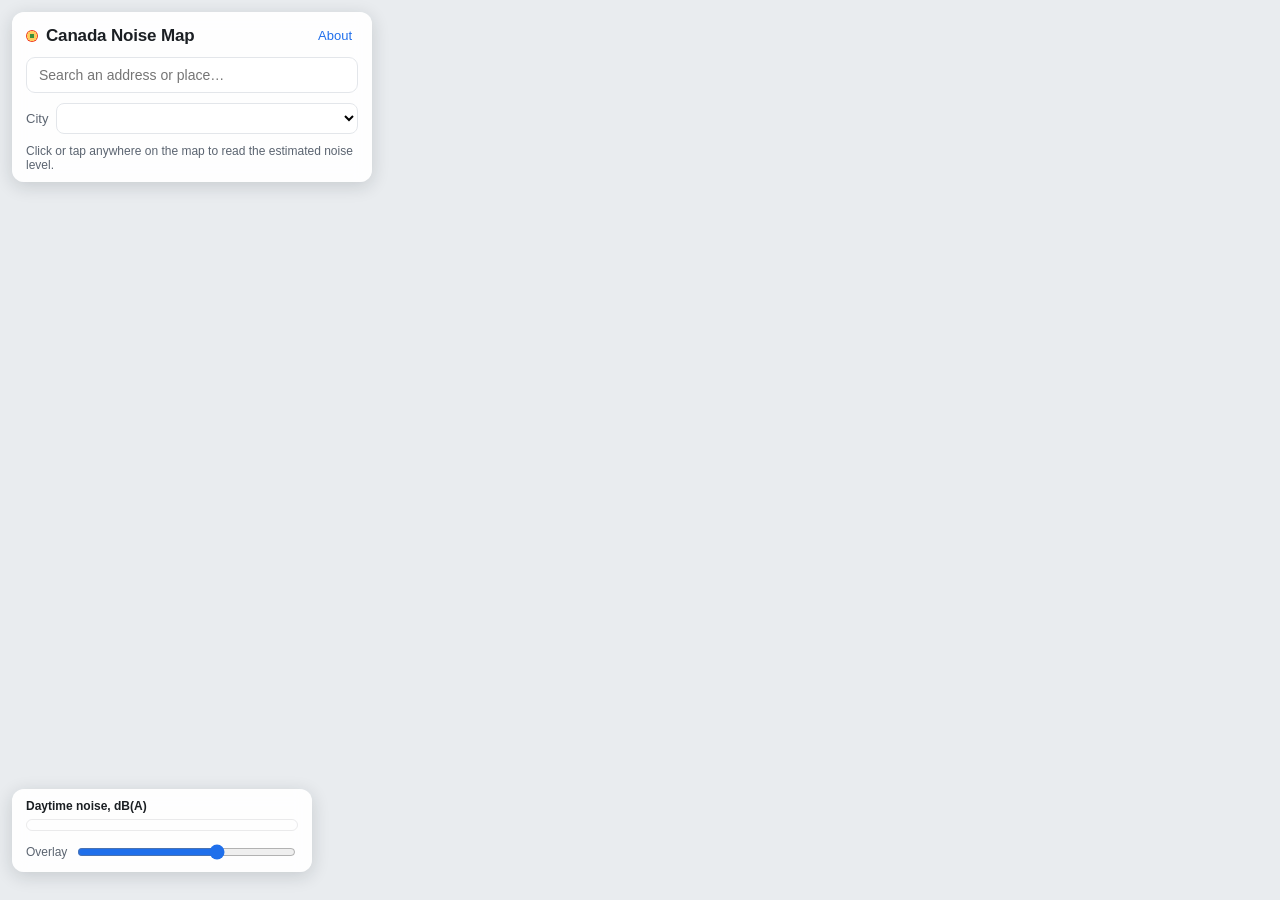
==== web/index.html @ 7b49d702 "Add files via upload" ====
<!doctype html>
<html lang="en">
<head>
  <meta charset="utf-8">
  <meta name="viewport" content="width=device-width, initial-scale=1, viewport-fit=cover">
  <title>Canada Noise Map</title>
  <meta name="description" content="Free, open noise pollution map for Canadian cities. Modelled daytime road, rail and aircraft noise from OpenStreetMap data.">
  <meta property="og:title" content="Canada Noise Map">
  <meta property="og:description" content="How loud is this address? Modelled transportation noise for Toronto, Montréal, Vancouver, Ottawa, Calgary, Kitchener–Waterloo, Halifax and Victoria.">
  <link rel="icon" href="data:image/svg+xml,<svg xmlns='http://www.w3.org/2000/svg' viewBox='0 0 32 32'><circle cx='16' cy='16' r='14' fill='%23f03b20'/><circle cx='16' cy='16' r='9' fill='%23fecc5c'/><circle cx='16' cy='16' r='4' fill='%233d8f3a'/></svg>">
  <link rel="stylesheet" href="vendor/maplibre-gl.css">
  <link rel="stylesheet" href="style.css">
</head>
<body>
  <div id="map" role="application" aria-label="Noise map"></div>

  <header id="panel" class="panel">
    <div class="panel-head">
      <h1><span class="dot"></span>Canada Noise Map</h1>
      <button id="about-btn" class="link-btn" type="button">About</button>
    </div>
    <div class="search-row">
      <input id="search" type="search" placeholder="Search an address or place…" autocomplete="off" spellcheck="false" aria-label="Search address">
      <ul id="results" class="results" hidden></ul>
    </div>
    <div class="city-row">
      <label for="city">City</label>
      <select id="city" aria-label="Jump to a city"></select>
    </div>
    <p class="hint">Click or tap anywhere on the map to read the estimated noise level.</p>
  </header>

  <aside id="legend" class="legend">
    <div class="legend-title">Daytime noise, dB(A)</div>
    <div id="ramp" class="ramp"></div>
    <div id="ticks" class="ticks"></div>
    <div class="legend-row">
      <label for="opacity">Overlay</label>
      <input id="opacity" type="range" min="0" max="100" value="65" aria-label="Overlay opacity">
    </div>
  </aside>

  <div id="toast" class="toast" hidden></div>

  <div id="about" class="modal" hidden>
    <div class="modal-card" role="dialog" aria-modal="true" aria-labelledby="about-title">
      <button id="about-close" class="close" type="button" aria-label="Close">×</button>
      <h2 id="about-title">About this map</h2>
      <p>
        This is a free, open <strong>transportation noise map for Canadian cities</strong>, in the spirit of the
        noise layer on US real-estate sites and the US DOT's National Transportation Noise Map — which Canada
        does not have. Every road, railway and runway in OpenStreetMap is treated as a line source with a
        class-based emission level; sound spreads with distance and ground/air absorption and all sources are
        summed in the energy domain. The result is an estimated <em>daytime A-weighted equivalent level</em>
        (LAeq) on a ~15 m grid.
      </p>
      <h3>How to read it</h3>
      <table class="cats"><tbody id="cat-table"></tbody></table>
      <h3>Coverage</h3>
      <table class="regions"><thead><tr><th>City</th><th>OSM data</th><th>Median</th><th>≥ 65 dB</th><th>Airports</th></tr></thead><tbody id="region-table"></tbody></table>
      <h3>Limitations — please read</h3>
      <ul>
        <li>It is a <strong>model, not a measurement</strong>. Traffic volumes are inferred from road class, lanes and speed limits, not counted.</li>
        <li>Buildings, terrain and noise barriers are ignored, so levels behind a row of houses or a highway berm are overestimated.</li>
        <li>Airports are modelled as line sources along runways: real flight paths, runway usage and night restrictions are not.</li>
        <li>Coverage stops at the edge of each city extract; roads just outside it are missing, so edges read quieter than they are.</li>
        <li>Local sources (construction, bars, industry, sirens) are not included.</li>
      </ul>
      <p class="fine">
        Built with <a href="https://maplibre.org" target="_blank" rel="noopener">MapLibre GL JS</a>,
        <a href="https://github.com/protomaps/PMTiles" target="_blank" rel="noopener">PMTiles</a>,
        basemap by <a href="https://openfreemap.org" target="_blank" rel="noopener">OpenFreeMap</a>,
        search by <a href="https://photon.komoot.io" target="_blank" rel="noopener">Photon</a>.
        Map data © <a href="https://www.openstreetmap.org/copyright" target="_blank" rel="noopener">OpenStreetMap contributors</a>, ODbL.
        City extracts courtesy of <a href="https://download.bbbike.org/osm/" target="_blank" rel="noopener">BBBike</a>.
        Model parameters and source code: <a id="repo-link" href="#" target="_blank" rel="noopener">GitHub</a>.
        <span id="built-at"></span>
      </p>
    </div>
  </div>

  <script src="config.js"></script>
  <script src="vendor/pmtiles.js"></script>
  <script type="module" src="app.js"></script>
</body>
</html>
---- web/style.css ----
:root {
  --bg: rgba(255, 255, 255, 0.94);
  --ink: #1b1f23;
  --muted: #5b6470;
  --line: #e3e6ea;
  --accent: #1f6feb;
  --radius: 12px;
  --shadow: 0 4px 18px rgba(20, 30, 40, 0.16);
  --font: -apple-system, BlinkMacSystemFont, "Segoe UI", Roboto, "Helvetica Neue", Arial, sans-serif;
}

* { box-sizing: border-box; }
[hidden] { display: none !important; }
html, body { margin: 0; height: 100%; font-family: var(--font); color: var(--ink); }
#map { position: absolute; inset: 0; background: #e9ecef; }

/* ---------- top-left panel ---------- */
.panel {
  position: absolute; top: 12px; left: 12px; z-index: 5;
  width: min(360px, calc(100vw - 24px));
  background: var(--bg); backdrop-filter: blur(8px);
  border-radius: var(--radius); box-shadow: var(--shadow);
  padding: 12px 14px 10px;
}
.panel-head { display: flex; align-items: center; justify-content: space-between; gap: 8px; }
.panel h1 { font-size: 17px; margin: 0; font-weight: 650; letter-spacing: -0.01em; display: flex; align-items: center; gap: 8px; }
.panel h1 .dot { width: 12px; height: 12px; border-radius: 50%; background: radial-gradient(circle, #3d8f3a 0 25%, #fecc5c 26% 60%, #f03b20 61%); display: inline-block; }
.link-btn { background: none; border: 0; color: var(--accent); font: inherit; font-size: 13px; cursor: pointer; padding: 4px 6px; border-radius: 6px; }
.link-btn:hover { background: rgba(31, 111, 235, 0.08); }

.search-row { position: relative; margin-top: 10px; }
#search {
  width: 100%; font: inherit; font-size: 14px; padding: 9px 12px;
  border: 1px solid var(--line); border-radius: 9px; background: #fff; outline: none;
}
#search:focus { border-color: var(--accent); box-shadow: 0 0 0 3px rgba(31, 111, 235, 0.15); }
.results {
  position: absolute; left: 0; right: 0; top: calc(100% + 4px); z-index: 10;
  list-style: none; margin: 0; padding: 4px; background: #fff;
  border: 1px solid var(--line); border-radius: 9px; box-shadow: var(--shadow);
  max-height: 260px; overflow: auto;
}
.results li { padding: 8px 10px; border-radius: 6px; cursor: pointer; font-size: 13px; line-height: 1.3; }
.results li:hover, .results li.active { background: rgba(31, 111, 235, 0.09); }
.results li small { display: block; color: var(--muted); }

.city-row { display: flex; align-items: center; gap: 8px; margin-top: 10px; font-size: 13px; }
.city-row label { color: var(--muted); }
#city { flex: 1; font: inherit; font-size: 13px; padding: 6px 8px; border: 1px solid var(--line); border-radius: 8px; background: #fff; }
.hint { margin: 10px 0 0; font-size: 12px; color: var(--muted); }

/* ---------- legend ---------- */
.legend {
  position: absolute; left: 12px; bottom: 28px; z-index: 5;
  width: min(300px, calc(100vw - 24px));
  background: var(--bg); backdrop-filter: blur(8px);
  border-radius: var(--radius); box-shadow: var(--shadow);
  padding: 10px 14px 10px; font-size: 12px;
}
.legend-title { font-weight: 600; margin-bottom: 6px; }
.ramp { height: 12px; border-radius: 6px; border: 1px solid rgba(0, 0, 0, 0.08); }
.ticks { display: flex; justify-content: space-between; color: var(--muted); margin-top: 3px; font-variant-numeric: tabular-nums; }
.legend-row { display: flex; align-items: center; gap: 8px; margin-top: 8px; color: var(--muted); }
.legend-row input { flex: 1; accent-color: var(--accent); }

/* ---------- popup ---------- */
.maplibregl-popup { max-width: 280px !important; font-family: var(--font); }
.maplibregl-popup-content { border-radius: 10px; padding: 12px 14px; box-shadow: var(--shadow); }
.pop-level { display: flex; align-items: baseline; gap: 8px; }
.pop-db { font-size: 30px; font-weight: 700; letter-spacing: -0.02em; line-height: 1; }
.pop-db small { font-size: 13px; font-weight: 500; color: var(--muted); margin-left: 2px; }
.pop-cat { font-weight: 600; padding: 3px 8px; border-radius: 999px; font-size: 12px; color: #fff; }
.pop-blurb { margin: 8px 0 0; font-size: 12.5px; color: var(--ink); }
.pop-score { margin: 8px 0 0; font-size: 12px; color: var(--muted); }
.pop-score b { color: var(--ink); }
.pop-addr { margin: 6px 0 0; font-size: 11.5px; color: var(--muted); }
.pop-none { font-size: 13px; }

/* ---------- toast ---------- */
.toast {
  position: absolute; top: 12px; left: 50%; transform: translateX(-50%); z-index: 6;
  background: #1b1f23; color: #fff; font-size: 13px; padding: 8px 14px; border-radius: 999px; box-shadow: var(--shadow);
}

/* ---------- modal ---------- */
.modal { position: fixed; inset: 0; z-index: 20; background: rgba(15, 20, 25, 0.45); display: flex; align-items: center; justify-content: center; padding: 16px; }
.modal-card {
  position: relative; background: #fff; border-radius: 14px; max-width: 720px; width: 100%; max-height: 90vh; overflow: auto;
  padding: 22px 26px 18px; box-shadow: 0 20px 60px rgba(0, 0, 0, 0.3); font-size: 14px; line-height: 1.5;
}
.modal-card h2 { margin: 0 0 8px; font-size: 20px; }
.modal-card h3 { margin: 18px 0 6px; font-size: 14px; text-transform: uppercase; letter-spacing: 0.04em; color: var(--muted); }
.modal-card ul { padding-left: 20px; margin: 4px 0; }
.modal-card li { margin: 3px 0; }
.modal-card .fine { font-size: 12px; color: var(--muted); margin-top: 16px; }
.close { position: absolute; top: 10px; right: 12px; background: none; border: 0; font-size: 26px; line-height: 1; cursor: pointer; color: var(--muted); }
table.cats, table.regions { border-collapse: collapse; width: 100%; font-size: 13px; }
table.cats td, table.regions td, table.regions th { padding: 5px 8px; border-bottom: 1px solid var(--line); text-align: left; vertical-align: top; }
table.regions th { color: var(--muted); font-weight: 600; font-size: 12px; }
.swatch { display: inline-block; width: 14px; height: 14px; border-radius: 4px; vertical-align: -2px; margin-right: 6px; border: 1px solid rgba(0, 0, 0, 0.08); }

/* ---------- small screens ---------- */
@media (max-width: 640px) {
  .panel { top: 8px; left: 8px; width: calc(100vw - 16px); padding: 10px 12px 8px; }
  .hint { display: none; }
  .legend { left: 8px; bottom: 24px; width: calc(100vw - 16px); }
  .maplibregl-ctrl-bottom-right { bottom: 132px; }
}
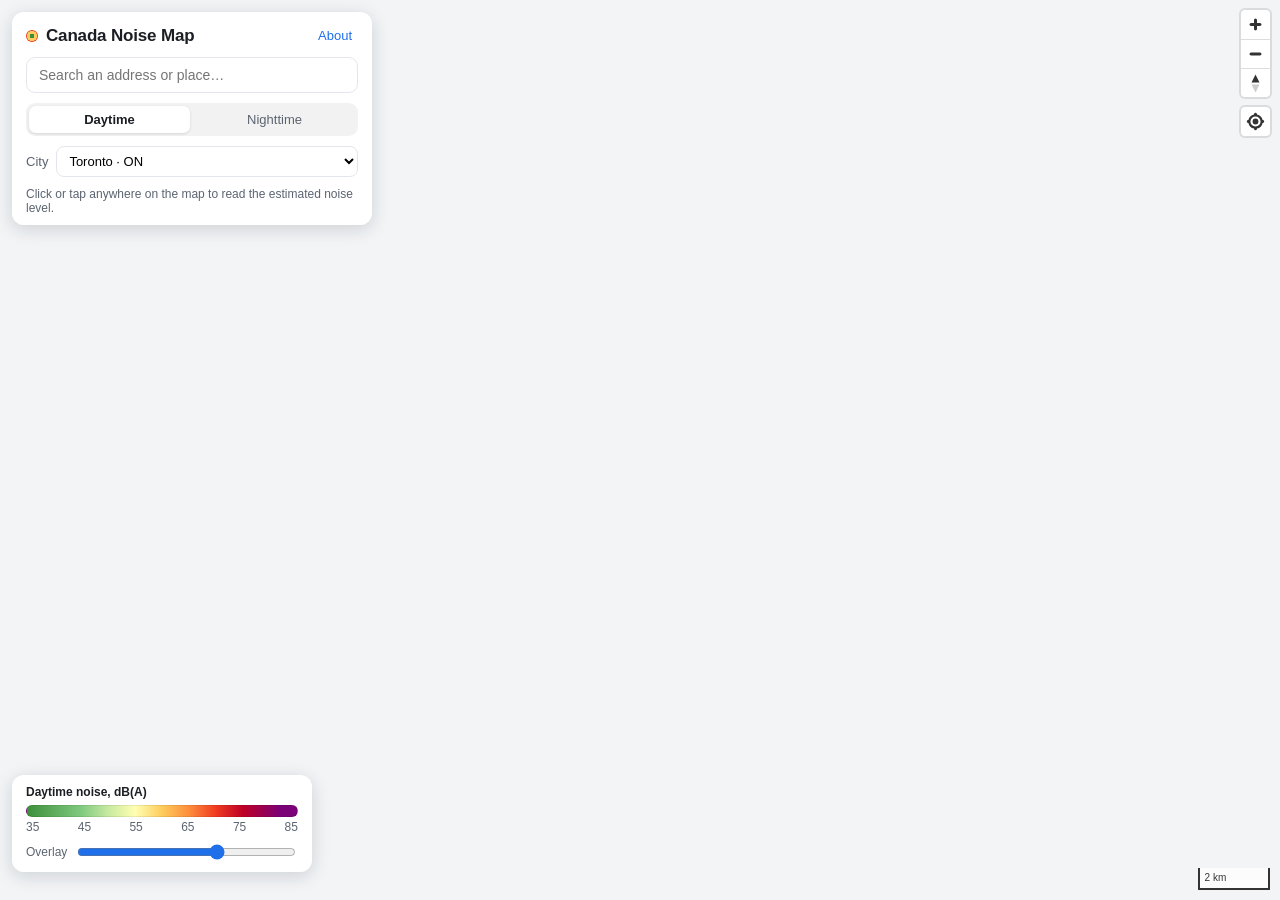
==== commit 51cf7d24: "Flow-based CNOSSOS emission model, TPH validation, day/night periods Road emission now follows the C" ====
--- a/web/index.html
+++ b/web/index.html
@@ -23,6 +23,10 @@
       <input id="search" type="search" placeholder="Search an address or place…" autocomplete="off" spellcheck="false" aria-label="Search address">
       <ul id="results" class="results" hidden></ul>
     </div>
+    <div class="period-row" role="radiogroup" aria-label="Time of day">
+      <button type="button" class="period-btn is-active" data-period="day">Daytime</button>
+      <button type="button" class="period-btn" data-period="night">Nighttime</button>
+    </div>
     <div class="city-row">
       <label for="city">City</label>
       <select id="city" aria-label="Jump to a city"></select>
@@ -31,7 +35,7 @@
   </header>
 
   <aside id="legend" class="legend">
-    <div class="legend-title">Daytime noise, dB(A)</div>
+    <div class="legend-title" id="legend-title">Daytime noise, dB(A)</div>
     <div id="ramp" class="ramp"></div>
     <div id="ticks" class="ticks"></div>
     <div class="legend-row">
@@ -49,10 +53,27 @@
       <p>
         This is a free, open <strong>transportation noise map for Canadian cities</strong>, in the spirit of the
         noise layer on US real-estate sites and the US DOT's National Transportation Noise Map — which Canada
-        does not have. Every road, railway and runway in OpenStreetMap is treated as a line source with a
-        class-based emission level; sound spreads with distance and ground/air absorption and all sources are
-        summed in the energy domain. The result is an estimated <em>daytime A-weighted equivalent level</em>
-        (LAeq) on a ~15 m grid.
+        does not have. Every road, railway and runway in OpenStreetMap is treated as a line source; sound
+        spreads with distance and absorption, and all sources are summed in the energy domain. The result is an
+        estimated <em>A-weighted equivalent level</em> (LAeq) on a ~15 m grid, for two periods:
+        <strong>daytime</strong> (07:00–23:00, LAeq,16h) and <strong>nighttime</strong> (23:00–07:00, LAeq,8h).
+      </p>
+      <p>
+        Road emission follows the <strong>CNOSSOS-EU</strong> formulation (EU Directive 2015/996): the level of a
+        road depends on its traffic flow, speed and heavy-vehicle share, not on a fixed number per road type.
+        Level rises 3&nbsp;dB per doubling of traffic and about 6&nbsp;dB per doubling of speed, and the absolute
+        scale is anchored to the published figure that freeway traffic measures 70–80&nbsp;dB(A) at 15&nbsp;m.
+        Night falls out of the same equation from the share of traffic that runs overnight.
+      </p>
+      <h3>How accurate is it?</h3>
+      <p>
+        Toronto Public Health modelled the whole city in 2017 with real traffic counts and professional
+        acoustics software, and published the share of residents above each threshold. Reproducing that table
+        from this map gives a <strong>mean gap of 4.2 percentage points</strong> (day ≥65&nbsp;dB: 21.5% here vs
+        27.1% there; night ≥45&nbsp;dB: 77.6% vs 77.4%). That is a comparison against a better-resourced model,
+        not against ground truth — and their model is itself only accurate to about 4&nbsp;dB RMSE against
+        measurements. This map over-predicts the middle of the range and under-predicts the loudest places,
+        which is what you would expect with no building shielding.
       </p>
       <h3>How to read it</h3>
       <table class="cats"><tbody id="cat-table"></tbody></table>
@@ -60,11 +81,17 @@
       <table class="regions"><thead><tr><th>City</th><th>OSM data</th><th>Median</th><th>≥ 65 dB</th><th>Airports</th></tr></thead><tbody id="region-table"></tbody></table>
       <h3>Limitations — please read</h3>
       <ul>
-        <li>It is a <strong>model, not a measurement</strong>. Traffic volumes are inferred from road class, lanes and speed limits, not counted.</li>
-        <li>Buildings, terrain and noise barriers are ignored, so levels behind a row of houses or a highway berm are overestimated.</li>
+        <li>It is a <strong>model, not a measurement</strong>. The acoustics are standard, but the traffic
+          volumes behind them are assumed from road class, lanes and speed limits, not counted. Real levels on
+          any given street can differ by 5 dB or more.</li>
+        <li>Buildings, terrain and noise barriers are not modelled individually — shielding is approximated by an
+          average attenuation, so levels behind a row of houses or a highway berm are overestimated.</li>
         <li>Airports are modelled as line sources along runways: real flight paths, runway usage and night restrictions are not.</li>
         <li>Coverage stops at the edge of each city extract; roads just outside it are missing, so edges read quieter than they are.</li>
         <li>Local sources (construction, bars, industry, sirens) are not included.</li>
+        <li><strong>Night is modelled, not counted.</strong> Each source class gets a diurnal offset from how much of
+          its traffic runs overnight — about −6 dB on freeways, −11 dB on residential streets, but only −2 dB on
+          freight rail, which runs all night. Real curfews and timetables are not used.</li>
       </ul>
       <p class="fine">
         Built with <a href="https://maplibre.org" target="_blank" rel="noopener">MapLibre GL JS</a>,
--- a/web/vendor/maplibre-gl.css
+++ b/web/vendor/maplibre-gl.css
@@ -0,0 +1 @@
+.maplibregl-map{font:12px/20px Helvetica Neue,Arial,Helvetica,sans-serif;overflow:hidden;position:relative;-webkit-tap-highlight-color:rgb(0 0 0/0)}.maplibregl-canvas{position:absolute;left:0;top:0}.maplibregl-map:fullscreen{width:100%;height:100%}.maplibregl-ctrl-group button.maplibregl-ctrl-compass{touch-action:none}.maplibregl-canvas-container.maplibregl-interactive,.maplibregl-ctrl-group button.maplibregl-ctrl-compass{cursor:grab;-webkit-user-select:none;-moz-user-select:none;user-select:none}.maplibregl-canvas-container.maplibregl-interactive.maplibregl-track-pointer{cursor:pointer}.maplibregl-canvas-container.maplibregl-interactive:active,.maplibregl-ctrl-group button.maplibregl-ctrl-compass:active{cursor:grabbing}.maplibregl-canvas-container.maplibregl-touch-zoom-rotate,.maplibregl-canvas-container.maplibregl-touch-zoom-rotate .maplibregl-canvas{touch-action:pan-x pan-y}.maplibregl-canvas-container.maplibregl-touch-drag-pan,.maplibregl-canvas-container.maplibregl-touch-drag-pan .maplibregl-canvas{touch-action:pinch-zoom}.maplibregl-canvas-container.maplibregl-touch-zoom-rotate.maplibregl-touch-drag-pan,.maplibregl-canvas-container.maplibregl-touch-zoom-rotate.maplibregl-touch-drag-pan .maplibregl-canvas{touch-action:none}.maplibregl-canvas-container.maplibregl-touch-drag-pan.maplibregl-cooperative-gestures,.maplibregl-canvas-container.maplibregl-touch-drag-pan.maplibregl-cooperative-gestures .maplibregl-canvas{touch-action:pan-x pan-y}.maplibregl-ctrl-bottom-left,.maplibregl-ctrl-bottom-right,.maplibregl-ctrl-top-left,.maplibregl-ctrl-top-right{position:absolute;pointer-events:none;z-index:2}.maplibregl-ctrl-top-left{top:0;left:0}.maplibregl-ctrl-top-right{top:0;right:0}.maplibregl-ctrl-bottom-left{bottom:0;left:0}.maplibregl-ctrl-bottom-right{right:0;bottom:0}.maplibregl-ctrl{clear:both;pointer-events:auto;transform:translate(0)}.maplibregl-ctrl-top-left .maplibregl-ctrl{margin:10px 0 0 10px;float:left}.maplibregl-ctrl-top-right .maplibregl-ctrl{margin:10px 10px 0 0;float:right}.maplibregl-ctrl-bottom-left .maplibregl-ctrl{margin:0 0 10px 10px;float:left}.maplibregl-ctrl-bottom-right .maplibregl-ctrl{margin:0 10px 10px 0;float:right}.maplibregl-ctrl-group{border-radius:4px;background:#fff}.maplibregl-ctrl-group:not(:empty){box-shadow:0 0 0 2px rgba(0,0,0,.1)}@media (forced-colors:active){.maplibregl-ctrl-group:not(:empty){box-shadow:0 0 0 2px ButtonText}}.maplibregl-ctrl-group button{width:29px;height:29px;display:block;padding:0;outline:none;border:0;box-sizing:border-box;background-color:transparent;cursor:pointer}.maplibregl-ctrl-group button+button{border-top:1px solid #ddd}.maplibregl-ctrl button .maplibregl-ctrl-icon{display:block;width:100%;height:100%;background-repeat:no-repeat;background-position:50%}@media (forced-colors:active){.maplibregl-ctrl-icon{background-color:transparent}.maplibregl-ctrl-group button+button{border-top:1px solid ButtonText}}.maplibregl-ctrl button::-moz-focus-inner{border:0;padding:0}.maplibregl-ctrl-attrib-button:focus,.maplibregl-ctrl-group button:focus{box-shadow:0 0 2px 2px #0096ff}.maplibregl-ctrl button:disabled{cursor:not-allowed}.maplibregl-ctrl button:disabled .maplibregl-ctrl-icon{opacity:.25}@media (hover:hover){.maplibregl-ctrl button:not(:disabled):hover{background-color:rgba(0,0,0,.05)}}.maplibregl-ctrl button:not(:disabled):active{background-color:rgba(0,0,0,.05)}.maplibregl-ctrl-group button:focus:focus-visible{box-shadow:0 0 2px 2px #0096ff}.maplibregl-ctrl-group button:focus:not(:focus-visible){box-shadow:none}.maplibregl-ctrl-group button:focus:first-child{border-radius:4px 4px 0 0}.maplibregl-ctrl-group button:focus:last-child{border-radius:0 0 4px 4px}.maplibregl-ctrl-group button:focus:only-child{border-radius:inherit}.maplibregl-ctrl button.maplibregl-ctrl-zoom-out .maplibregl-ctrl-icon{background-image:url("data:image/svg+xml;charset=utf-8,%3Csvg%20xmlns%3D%22http%3A%2F%2Fwww.w3.org%2F2000%2Fsvg%22%20width%3D%2229%22%20height%3D%2229%22%20fill%3D%22%23333%22%20viewBox%3D%220%200%2029%2029%22%3E%3Cpath%20d%3D%22M10%2013c-.75%200-1.5.75-1.5%201.5S9.25%2016%2010%2016h9c.75%200%201.5-.75%201.5-1.5S19.75%2013%2019%2013z%22%2F%3E%3C%2Fsvg%3E")}.maplibregl-ctrl button.maplibregl-ctrl-zoom-in .maplibregl-ctrl-icon{background-image:url("data:image/svg+xml;charset=utf-8,%3Csvg%20xmlns%3D%22http%3A%2F%2Fwww.w3.org%2F2000%2Fsvg%22%20width%3D%2229%22%20height%3D%2229%22%20fill%3D%22%23333%22%20viewBox%3D%220%200%2029%2029%22%3E%3Cpath%20d%3D%22M14.5%208.5c-.75%200-1.5.75-1.5%201.5v3h-3c-.75%200-1.5.75-1.5%201.5S9.25%2016%2010%2016h3v3c0%20.75.75%201.5%201.5%201.5S16%2019.75%2016%2019v-3h3c.75%200%201.5-.75%201.5-1.5S19.75%2013%2019%2013h-3v-3c0-.75-.75-1.5-1.5-1.5%22%2F%3E%3C%2Fsvg%3E")}@media (forced-colors:active){.maplibregl-ctrl button.maplibregl-ctrl-zoom-out .maplibregl-ctrl-icon{background-image:url("data:image/svg+xml;charset=utf-8,%3Csvg%20xmlns%3D%22http%3A%2F%2Fwww.w3.org%2F2000%2Fsvg%22%20width%3D%2229%22%20height%3D%2229%22%20fill%3D%22%23fff%22%20viewBox%3D%220%200%2029%2029%22%3E%3Cpath%20d%3D%22M10%2013c-.75%200-1.5.75-1.5%201.5S9.25%2016%2010%2016h9c.75%200%201.5-.75%201.5-1.5S19.75%2013%2019%2013z%22%2F%3E%3C%2Fsvg%3E")}.maplibregl-ctrl button.maplibregl-ctrl-zoom-in .maplibregl-ctrl-icon{background-image:url("data:image/svg+xml;charset=utf-8,%3Csvg%20xmlns%3D%22http%3A%2F%2Fwww.w3.org%2F2000%2Fsvg%22%20width%3D%2229%22%20height%3D%2229%22%20fill%3D%22%23fff%22%20viewBox%3D%220%200%2029%2029%22%3E%3Cpath%20d%3D%22M14.5%208.5c-.75%200-1.5.75-1.5%201.5v3h-3c-.75%200-1.5.75-1.5%201.5S9.25%2016%2010%2016h3v3c0%20.75.75%201.5%201.5%201.5S16%2019.75%2016%2019v-3h3c.75%200%201.5-.75%201.5-1.5S19.75%2013%2019%2013h-3v-3c0-.75-.75-1.5-1.5-1.5%22%2F%3E%3C%2Fsvg%3E")}}@media (forced-colors:active) and (prefers-color-scheme:light){.maplibregl-ctrl button.maplibregl-ctrl-zoom-out .maplibregl-ctrl-icon{background-image:url("data:image/svg+xml;charset=utf-8,%3Csvg%20xmlns%3D%22http%3A%2F%2Fwww.w3.org%2F2000%2Fsvg%22%20width%3D%2229%22%20height%3D%2229%22%20viewBox%3D%220%200%2029%2029%22%3E%3Cpath%20d%3D%22M10%2013c-.75%200-1.5.75-1.5%201.5S9.25%2016%2010%2016h9c.75%200%201.5-.75%201.5-1.5S19.75%2013%2019%2013z%22%2F%3E%3C%2Fsvg%3E")}.maplibregl-ctrl button.maplibregl-ctrl-zoom-in .maplibregl-ctrl-icon{background-image:url("data:image/svg+xml;charset=utf-8,%3Csvg%20xmlns%3D%22http%3A%2F%2Fwww.w3.org%2F2000%2Fsvg%22%20width%3D%2229%22%20height%3D%2229%22%20viewBox%3D%220%200%2029%2029%22%3E%3Cpath%20d%3D%22M14.5%208.5c-.75%200-1.5.75-1.5%201.5v3h-3c-.75%200-1.5.75-1.5%201.5S9.25%2016%2010%2016h3v3c0%20.75.75%201.5%201.5%201.5S16%2019.75%2016%2019v-3h3c.75%200%201.5-.75%201.5-1.5S19.75%2013%2019%2013h-3v-3c0-.75-.75-1.5-1.5-1.5%22%2F%3E%3C%2Fsvg%3E")}}.maplibregl-ctrl button.maplibregl-ctrl-fullscreen .maplibregl-ctrl-icon{background-image:url("data:image/svg+xml;charset=utf-8,%3Csvg%20xmlns%3D%22http%3A%2F%2Fwww.w3.org%2F2000%2Fsvg%22%20width%3D%2229%22%20height%3D%2229%22%20fill%3D%22%23333%22%20viewBox%3D%220%200%2029%2029%22%3E%3Cpath%20d%3D%22M24%2016v5.5c0%201.75-.75%202.5-2.5%202.5H16v-1l3-1.5-4-5.5%201-1%205.5%204%201.5-3zM6%2016l1.5%203%205.5-4%201%201-4%205.5%203%201.5v1H7.5C5.75%2024%205%2023.25%205%2021.5V16zm7-11v1l-3%201.5%204%205.5-1%201-5.5-4L6%2013H5V7.5C5%205.75%205.75%205%207.5%205zm11%202.5c0-1.75-.75-2.5-2.5-2.5H16v1l3%201.5-4%205.5%201%201%205.5-4%201.5%203h1z%22%2F%3E%3C%2Fsvg%3E")}.maplibregl-ctrl button.maplibregl-ctrl-shrink .maplibregl-ctrl-icon{background-image:url("data:image/svg+xml;charset=utf-8,%3Csvg%20xmlns%3D%22http%3A%2F%2Fwww.w3.org%2F2000%2Fsvg%22%20width%3D%2229%22%20height%3D%2229%22%20viewBox%3D%220%200%2029%2029%22%3E%3Cpath%20d%3D%22M18.5%2016c-1.75%200-2.5.75-2.5%202.5V24h1l1.5-3%205.5%204%201-1-4-5.5%203-1.5v-1zM13%2018.5c0-1.75-.75-2.5-2.5-2.5H5v1l3%201.5L4%2024l1%201%205.5-4%201.5%203h1zm3-8c0%201.75.75%202.5%202.5%202.5H24v-1l-3-1.5L25%205l-1-1-5.5%204L17%205h-1zM10.5%2013c1.75%200%202.5-.75%202.5-2.5V5h-1l-1.5%203L5%204%204%205l4%205.5L5%2012v1z%22%2F%3E%3C%2Fsvg%3E")}@media (forced-colors:active){.maplibregl-ctrl button.maplibregl-ctrl-fullscreen .maplibregl-ctrl-icon{background-image:url("data:image/svg+xml;charset=utf-8,%3Csvg%20xmlns%3D%22http%3A%2F%2Fwww.w3.org%2F2000%2Fsvg%22%20width%3D%2229%22%20height%3D%2229%22%20fill%3D%22%23fff%22%20viewBox%3D%220%200%2029%2029%22%3E%3Cpath%20d%3D%22M24%2016v5.5c0%201.75-.75%202.5-2.5%202.5H16v-1l3-1.5-4-5.5%201-1%205.5%204%201.5-3zM6%2016l1.5%203%205.5-4%201%201-4%205.5%203%201.5v1H7.5C5.75%2024%205%2023.25%205%2021.5V16zm7-11v1l-3%201.5%204%205.5-1%201-5.5-4L6%2013H5V7.5C5%205.75%205.75%205%207.5%205zm11%202.5c0-1.75-.75-2.5-2.5-2.5H16v1l3%201.5-4%205.5%201%201%205.5-4%201.5%203h1z%22%2F%3E%3C%2Fsvg%3E")}.maplibregl-ctrl button.maplibregl-ctrl-shrink .maplibregl-ctrl-icon{background-image:url("data:image/svg+xml;charset=utf-8,%3Csvg%20xmlns%3D%22http%3A%2F%2Fwww.w3.org%2F2000%2Fsvg%22%20width%3D%2229%22%20height%3D%2229%22%20fill%3D%22%23fff%22%20viewBox%3D%220%200%2029%2029%22%3E%3Cpath%20d%3D%22M18.5%2016c-1.75%200-2.5.75-2.5%202.5V24h1l1.5-3%205.5%204%201-1-4-5.5%203-1.5v-1zM13%2018.5c0-1.75-.75-2.5-2.5-2.5H5v1l3%201.5L4%2024l1%201%205.5-4%201.5%203h1zm3-8c0%201.75.75%202.5%202.5%202.5H24v-1l-3-1.5L25%205l-1-1-5.5%204L17%205h-1zM10.5%2013c1.75%200%202.5-.75%202.5-2.5V5h-1l-1.5%203L5%204%204%205l4%205.5L5%2012v1z%22%2F%3E%3C%2Fsvg%3E")}}@media (forced-colors:active) and (prefers-color-scheme:light){.maplibregl-ctrl button.maplibregl-ctrl-fullscreen .maplibregl-ctrl-icon{background-image:url("data:image/svg+xml;charset=utf-8,%3Csvg%20xmlns%3D%22http%3A%2F%2Fwww.w3.org%2F2000%2Fsvg%22%20width%3D%2229%22%20height%3D%2229%22%20viewBox%3D%220%200%2029%2029%22%3E%3Cpath%20d%3D%22M24%2016v5.5c0%201.75-.75%202.5-2.5%202.5H16v-1l3-1.5-4-5.5%201-1%205.5%204%201.5-3zM6%2016l1.5%203%205.5-4%201%201-4%205.5%203%201.5v1H7.5C5.75%2024%205%2023.25%205%2021.5V16zm7-11v1l-3%201.5%204%205.5-1%201-5.5-4L6%2013H5V7.5C5%205.75%205.75%205%207.5%205zm11%202.5c0-1.75-.75-2.5-2.5-2.5H16v1l3%201.5-4%205.5%201%201%205.5-4%201.5%203h1z%22%2F%3E%3C%2Fsvg%3E")}.maplibregl-ctrl button.maplibregl-ctrl-shrink .maplibregl-ctrl-icon{background-image:url("data:image/svg+xml;charset=utf-8,%3Csvg%20xmlns%3D%22http%3A%2F%2Fwww.w3.org%2F2000%2Fsvg%22%20width%3D%2229%22%20height%3D%2229%22%20viewBox%3D%220%200%2029%2029%22%3E%3Cpath%20d%3D%22M18.5%2016c-1.75%200-2.5.75-2.5%202.5V24h1l1.5-3%205.5%204%201-1-4-5.5%203-1.5v-1zM13%2018.5c0-1.75-.75-2.5-2.5-2.5H5v1l3%201.5L4%2024l1%201%205.5-4%201.5%203h1zm3-8c0%201.75.75%202.5%202.5%202.5H24v-1l-3-1.5L25%205l-1-1-5.5%204L17%205h-1zM10.5%2013c1.75%200%202.5-.75%202.5-2.5V5h-1l-1.5%203L5%204%204%205l4%205.5L5%2012v1z%22%2F%3E%3C%2Fsvg%3E")}}.maplibregl-ctrl button.maplibregl-ctrl-compass .maplibregl-ctrl-icon{background-image:url("data:image/svg+xml;charset=utf-8,%3Csvg%20xmlns%3D%22http%3A%2F%2Fwww.w3.org%2F2000%2Fsvg%22%20width%3D%2229%22%20height%3D%2229%22%20fill%3D%22%23333%22%20viewBox%3D%220%200%2029%2029%22%3E%3Cpath%20d%3D%22m10.5%2014%204-8%204%208z%22%2F%3E%3Cpath%20fill%3D%22%23ccc%22%20d%3D%22m10.5%2016%204%208%204-8z%22%2F%3E%3C%2Fsvg%3E")}@media (forced-colors:active){.maplibregl-ctrl button.maplibregl-ctrl-compass .maplibregl-ctrl-icon{background-image:url("data:image/svg+xml;charset=utf-8,%3Csvg%20xmlns%3D%22http%3A%2F%2Fwww.w3.org%2F2000%2Fsvg%22%20width%3D%2229%22%20height%3D%2229%22%20fill%3D%22%23fff%22%20viewBox%3D%220%200%2029%2029%22%3E%3Cpath%20d%3D%22m10.5%2014%204-8%204%208z%22%2F%3E%3Cpath%20fill%3D%22%23ccc%22%20d%3D%22m10.5%2016%204%208%204-8z%22%2F%3E%3C%2Fsvg%3E")}}@media (forced-colors:active) and (prefers-color-scheme:light){.maplibregl-ctrl button.maplibregl-ctrl-compass .maplibregl-ctrl-icon{background-image:url("data:image/svg+xml;charset=utf-8,%3Csvg%20xmlns%3D%22http%3A%2F%2Fwww.w3.org%2F2000%2Fsvg%22%20width%3D%2229%22%20height%3D%2229%22%20viewBox%3D%220%200%2029%2029%22%3E%3Cpath%20d%3D%22m10.5%2014%204-8%204%208z%22%2F%3E%3Cpath%20fill%3D%22%23ccc%22%20d%3D%22m10.5%2016%204%208%204-8z%22%2F%3E%3C%2Fsvg%3E")}}.maplibregl-ctrl button.maplibregl-ctrl-globe .maplibregl-ctrl-icon{background-image:url("data:image/svg+xml;charset=utf-8,%3Csvg%20xmlns%3D%22http%3A%2F%2Fwww.w3.org%2F2000%2Fsvg%22%20width%3D%2222%22%20height%3D%2222%22%20fill%3D%22none%22%20stroke%3D%22%23333%22%20viewBox%3D%220%200%2022%2022%22%3E%3Ccircle%20cx%3D%2211%22%20cy%3D%2211%22%20r%3D%228.5%22%2F%3E%3Cpath%20d%3D%22M17.5%2011c0%204.819-3.02%208.5-6.5%208.5S4.5%2015.819%204.5%2011%207.52%202.5%2011%202.5s6.5%203.681%206.5%208.5Z%22%2F%3E%3Cpath%20d%3D%22M13.5%2011c0%202.447-.331%204.64-.853%206.206-.262.785-.562%201.384-.872%201.777-.314.399-.58.517-.775.517s-.461-.118-.775-.517c-.31-.393-.61-.992-.872-1.777C8.831%2015.64%208.5%2013.446%208.5%2011s.331-4.64.853-6.206c.262-.785.562-1.384.872-1.777.314-.399.58-.517.775-.517s.461.118.775.517c.31.393.61.992.872%201.777.522%201.565.853%203.76.853%206.206Z%22%2F%3E%3Cpath%20d%3D%22M11%207.5c-1.909%200-3.622-.166-4.845-.428-.616-.132-1.08-.283-1.379-.434a1.3%201.3%200%200%201-.224-.138q.07-.058.224-.138c.299-.151.763-.302%201.379-.434C7.378%205.666%209.091%205.5%2011%205.5s3.622.166%204.845.428c.616.132%201.08.283%201.379.434.105.053.177.1.224.138q-.07.058-.224.138c-.299.151-.763.302-1.379.434-1.223.262-2.936.428-4.845.428Zm0%209c-1.909%200-3.622-.166-4.845-.428-.616-.132-1.08-.283-1.379-.434a1.3%201.3%200%200%201-.224-.138%201.3%201.3%200%200%201%20.224-.138c.299-.151.763-.302%201.379-.434C7.378%2014.666%209.091%2014.5%2011%2014.5s3.622.166%204.845.428c.616.132%201.08.283%201.379.434.105.053.177.1.224.138a1.3%201.3%200%200%201-.224.138c-.299.151-.763.302-1.379.434-1.223.262-2.936.428-4.845.428Zm0-4c-2.46%200-4.672-.222-6.255-.574-.796-.177-1.406-.38-1.805-.59a1.5%201.5%200%200%201-.39-.272.3.3%200%200%201-.047-.064.3.3%200%200%201%20.048-.064c.066-.073.189-.167.389-.272.399-.21%201.009-.413%201.805-.59C6.328%209.722%208.54%209.5%2011%209.5s4.672.222%206.256.574c.795.177%201.405.38%201.804.59.2.105.323.2.39.272a.3.3%200%200%201%20.047.064.3.3%200%200%201-.048.064%201.4%201.4%200%200%201-.389.272c-.399.21-1.009.413-1.804.59-1.584.352-3.796.574-6.256.574Zm-8.501-1.51v.002zm0%20.018v.002zm17.002.002v-.002zm0-.018v-.002z%22%2F%3E%3C%2Fsvg%3E")}.maplibregl-ctrl button.maplibregl-ctrl-globe-enabled .maplibregl-ctrl-icon{background-image:url("data:image/svg+xml;charset=utf-8,%3Csvg%20xmlns%3D%22http%3A%2F%2Fwww.w3.org%2F2000%2Fsvg%22%20width%3D%2222%22%20height%3D%2222%22%20fill%3D%22none%22%20stroke%3D%22%2333b5e5%22%20viewBox%3D%220%200%2022%2022%22%3E%3Ccircle%20cx%3D%2211%22%20cy%3D%2211%22%20r%3D%228.5%22%2F%3E%3Cpath%20d%3D%22M17.5%2011c0%204.819-3.02%208.5-6.5%208.5S4.5%2015.819%204.5%2011%207.52%202.5%2011%202.5s6.5%203.681%206.5%208.5Z%22%2F%3E%3Cpath%20d%3D%22M13.5%2011c0%202.447-.331%204.64-.853%206.206-.262.785-.562%201.384-.872%201.777-.314.399-.58.517-.775.517s-.461-.118-.775-.517c-.31-.393-.61-.992-.872-1.777C8.831%2015.64%208.5%2013.446%208.5%2011s.331-4.64.853-6.206c.262-.785.562-1.384.872-1.777.314-.399.58-.517.775-.517s.461.118.775.517c.31.393.61.992.872%201.777.522%201.565.853%203.76.853%206.206Z%22%2F%3E%3Cpath%20d%3D%22M11%207.5c-1.909%200-3.622-.166-4.845-.428-.616-.132-1.08-.283-1.379-.434a1.3%201.3%200%200%201-.224-.138q.07-.058.224-.138c.299-.151.763-.302%201.379-.434C7.378%205.666%209.091%205.5%2011%205.5s3.622.166%204.845.428c.616.132%201.08.283%201.379.434.105.053.177.1.224.138q-.07.058-.224.138c-.299.151-.763.302-1.379.434-1.223.262-2.936.428-4.845.428Zm0%209c-1.909%200-3.622-.166-4.845-.428-.616-.132-1.08-.283-1.379-.434a1.3%201.3%200%200%201-.224-.138%201.3%201.3%200%200%201%20.224-.138c.299-.151.763-.302%201.379-.434C7.378%2014.666%209.091%2014.5%2011%2014.5s3.622.166%204.845.428c.616.132%201.08.283%201.379.434.105.053.177.1.224.138a1.3%201.3%200%200%201-.224.138c-.299.151-.763.302-1.379.434-1.223.262-2.936.428-4.845.428Zm0-4c-2.46%200-4.672-.222-6.255-.574-.796-.177-1.406-.38-1.805-.59a1.5%201.5%200%200%201-.39-.272.3.3%200%200%201-.047-.064.3.3%200%200%201%20.048-.064c.066-.073.189-.167.389-.272.399-.21%201.009-.413%201.805-.59C6.328%209.722%208.54%209.5%2011%209.5s4.672.222%206.256.574c.795.177%201.405.38%201.804.59.2.105.323.2.39.272a.3.3%200%200%201%20.047.064.3.3%200%200%201-.048.064%201.4%201.4%200%200%201-.389.272c-.399.21-1.009.413-1.804.59-1.584.352-3.796.574-6.256.574Zm-8.501-1.51v.002zm0%20.018v.002zm17.002.002v-.002zm0-.018v-.002z%22%2F%3E%3C%2Fsvg%3E")}.maplibregl-ctrl button.maplibregl-ctrl-terrain .maplibregl-ctrl-icon{background-image:url("data:image/svg+xml;charset=utf-8,%3Csvg%20xmlns%3D%22http%3A%2F%2Fwww.w3.org%2F2000%2Fsvg%22%20width%3D%2222%22%20height%3D%2222%22%20fill%3D%22%23333%22%20viewBox%3D%220%200%2022%2022%22%3E%3Cpath%20d%3D%22m1.754%2013.406%204.453-4.851%203.09%203.09%203.281%203.277.969-.969-3.309-3.312%203.844-4.121%206.148%206.886h1.082v-.855l-7.207-8.07-4.84%205.187L6.169%206.57l-5.48%205.965v.871ZM.688%2016.844h20.625v1.375H.688Zm0%200%22%2F%3E%3C%2Fsvg%3E")}.maplibregl-ctrl button.maplibregl-ctrl-terrain-enabled .maplibregl-ctrl-icon{background-image:url("data:image/svg+xml;charset=utf-8,%3Csvg%20xmlns%3D%22http%3A%2F%2Fwww.w3.org%2F2000%2Fsvg%22%20width%3D%2222%22%20height%3D%2222%22%20fill%3D%22%2333b5e5%22%20viewBox%3D%220%200%2022%2022%22%3E%3Cpath%20d%3D%22m1.754%2013.406%204.453-4.851%203.09%203.09%203.281%203.277.969-.969-3.309-3.312%203.844-4.121%206.148%206.886h1.082v-.855l-7.207-8.07-4.84%205.187L6.169%206.57l-5.48%205.965v.871ZM.688%2016.844h20.625v1.375H.688Zm0%200%22%2F%3E%3C%2Fsvg%3E")}.maplibregl-ctrl button.maplibregl-ctrl-geolocate .maplibregl-ctrl-icon{background-image:url("data:image/svg+xml;charset=utf-8,%3Csvg%20xmlns%3D%22http%3A%2F%2Fwww.w3.org%2F2000%2Fsvg%22%20width%3D%2229%22%20height%3D%2229%22%20fill%3D%22%23333%22%20viewBox%3D%220%200%2020%2020%22%3E%3Cpath%20d%3D%22M10%204C9%204%209%205%209%205v.1A5%205%200%200%200%205.1%209H5s-1%200-1%201%201%201%201%201h.1A5%205%200%200%200%209%2014.9v.1s0%201%201%201%201-1%201-1v-.1a5%205%200%200%200%203.9-3.9h.1s1%200%201-1-1-1-1-1h-.1A5%205%200%200%200%2011%205.1V5s0-1-1-1m0%202.5a3.5%203.5%200%201%201%200%207%203.5%203.5%200%201%201%200-7%22%2F%3E%3Ccircle%20cx%3D%2210%22%20cy%3D%2210%22%20r%3D%222%22%2F%3E%3C%2Fsvg%3E")}.maplibregl-ctrl button.maplibregl-ctrl-geolocate:disabled .maplibregl-ctrl-icon{background-image:url("data:image/svg+xml;charset=utf-8,%3Csvg%20xmlns%3D%22http%3A%2F%2Fwww.w3.org%2F2000%2Fsvg%22%20width%3D%2229%22%20height%3D%2229%22%20fill%3D%22%23aaa%22%20viewBox%3D%220%200%2020%2020%22%3E%3Cpath%20d%3D%22M10%204C9%204%209%205%209%205v.1A5%205%200%200%200%205.1%209H5s-1%200-1%201%201%201%201%201h.1A5%205%200%200%200%209%2014.9v.1s0%201%201%201%201-1%201-1v-.1a5%205%200%200%200%203.9-3.9h.1s1%200%201-1-1-1-1-1h-.1A5%205%200%200%200%2011%205.1V5s0-1-1-1m0%202.5a3.5%203.5%200%201%201%200%207%203.5%203.5%200%201%201%200-7%22%2F%3E%3Ccircle%20cx%3D%2210%22%20cy%3D%2210%22%20r%3D%222%22%2F%3E%3Cpath%20fill%3D%22red%22%20d%3D%22m14%205%201%201-9%209-1-1z%22%2F%3E%3C%2Fsvg%3E")}.maplibregl-ctrl button.maplibregl-ctrl-geolocate.maplibregl-ctrl-geolocate-active .maplibregl-ctrl-icon{background-image:url("data:image/svg+xml;charset=utf-8,%3Csvg%20xmlns%3D%22http%3A%2F%2Fwww.w3.org%2F2000%2Fsvg%22%20width%3D%2229%22%20height%3D%2229%22%20fill%3D%22%2333b5e5%22%20viewBox%3D%220%200%2020%2020%22%3E%3Cpath%20d%3D%22M10%204C9%204%209%205%209%205v.1A5%205%200%200%200%205.1%209H5s-1%200-1%201%201%201%201%201h.1A5%205%200%200%200%209%2014.9v.1s0%201%201%201%201-1%201-1v-.1a5%205%200%200%200%203.9-3.9h.1s1%200%201-1-1-1-1-1h-.1A5%205%200%200%200%2011%205.1V5s0-1-1-1m0%202.5a3.5%203.5%200%201%201%200%207%203.5%203.5%200%201%201%200-7%22%2F%3E%3Ccircle%20cx%3D%2210%22%20cy%3D%2210%22%20r%3D%222%22%2F%3E%3C%2Fsvg%3E")}.maplibregl-ctrl button.maplibregl-ctrl-geolocate.maplibregl-ctrl-geolocate-active-error .maplibregl-ctrl-icon{background-image:url("data:image/svg+xml;charset=utf-8,%3Csvg%20xmlns%3D%22http%3A%2F%2Fwww.w3.org%2F2000%2Fsvg%22%20width%3D%2229%22%20height%3D%2229%22%20fill%3D%22%23e58978%22%20viewBox%3D%220%200%2020%2020%22%3E%3Cpath%20d%3D%22M10%204C9%204%209%205%209%205v.1A5%205%200%200%200%205.1%209H5s-1%200-1%201%201%201%201%201h.1A5%205%200%200%200%209%2014.9v.1s0%201%201%201%201-1%201-1v-.1a5%205%200%200%200%203.9-3.9h.1s1%200%201-1-1-1-1-1h-.1A5%205%200%200%200%2011%205.1V5s0-1-1-1m0%202.5a3.5%203.5%200%201%201%200%207%203.5%203.5%200%201%201%200-7%22%2F%3E%3Ccircle%20cx%3D%2210%22%20cy%3D%2210%22%20r%3D%222%22%2F%3E%3C%2Fsvg%3E")}.maplibregl-ctrl button.maplibregl-ctrl-geolocate.maplibregl-ctrl-geolocate-background .maplibregl-ctrl-icon{background-image:url("data:image/svg+xml;charset=utf-8,%3Csvg%20xmlns%3D%22http%3A%2F%2Fwww.w3.org%2F2000%2Fsvg%22%20width%3D%2229%22%20height%3D%2229%22%20fill%3D%22%2333b5e5%22%20viewBox%3D%220%200%2020%2020%22%3E%3Cpath%20d%3D%22M10%204C9%204%209%205%209%205v.1A5%205%200%200%200%205.1%209H5s-1%200-1%201%201%201%201%201h.1A5%205%200%200%200%209%2014.9v.1s0%201%201%201%201-1%201-1v-.1a5%205%200%200%200%203.9-3.9h.1s1%200%201-1-1-1-1-1h-.1A5%205%200%200%200%2011%205.1V5s0-1-1-1m0%202.5a3.5%203.5%200%201%201%200%207%203.5%203.5%200%201%201%200-7%22%2F%3E%3C%2Fsvg%3E")}.maplibregl-ctrl button.maplibregl-ctrl-geolocate.maplibregl-ctrl-geolocate-background-error .maplibregl-ctrl-icon{background-image:url("data:image/svg+xml;charset=utf-8,%3Csvg%20xmlns%3D%22http%3A%2F%2Fwww.w3.org%2F2000%2Fsvg%22%20width%3D%2229%22%20height%3D%2229%22%20fill%3D%22%23e54e33%22%20viewBox%3D%220%200%2020%2020%22%3E%3Cpath%20d%3D%22M10%204C9%204%209%205%209%205v.1A5%205%200%200%200%205.1%209H5s-1%200-1%201%201%201%201%201h.1A5%205%200%200%200%209%2014.9v.1s0%201%201%201%201-1%201-1v-.1a5%205%200%200%200%203.9-3.9h.1s1%200%201-1-1-1-1-1h-.1A5%205%200%200%200%2011%205.1V5s0-1-1-1m0%202.5a3.5%203.5%200%201%201%200%207%203.5%203.5%200%201%201%200-7%22%2F%3E%3C%2Fsvg%3E")}.maplibregl-ctrl button.maplibregl-ctrl-geolocate.maplibregl-ctrl-geolocate-waiting .maplibregl-ctrl-icon{animation:maplibregl-spin 2s linear infinite}@media (forced-colors:active){.maplibregl-ctrl button.maplibregl-ctrl-geolocate .maplibregl-ctrl-icon{background-image:url("data:image/svg+xml;charset=utf-8,%3Csvg%20xmlns%3D%22http%3A%2F%2Fwww.w3.org%2F2000%2Fsvg%22%20width%3D%2229%22%20height%3D%2229%22%20fill%3D%22%23fff%22%20viewBox%3D%220%200%2020%2020%22%3E%3Cpath%20d%3D%22M10%204C9%204%209%205%209%205v.1A5%205%200%200%200%205.1%209H5s-1%200-1%201%201%201%201%201h.1A5%205%200%200%200%209%2014.9v.1s0%201%201%201%201-1%201-1v-.1a5%205%200%200%200%203.9-3.9h.1s1%200%201-1-1-1-1-1h-.1A5%205%200%200%200%2011%205.1V5s0-1-1-1m0%202.5a3.5%203.5%200%201%201%200%207%203.5%203.5%200%201%201%200-7%22%2F%3E%3Ccircle%20cx%3D%2210%22%20cy%3D%2210%22%20r%3D%222%22%2F%3E%3C%2Fsvg%3E")}.maplibregl-ctrl button.maplibregl-ctrl-geolocate:disabled .maplibregl-ctrl-icon{background-image:url("data:image/svg+xml;charset=utf-8,%3Csvg%20xmlns%3D%22http%3A%2F%2Fwww.w3.org%2F2000%2Fsvg%22%20width%3D%2229%22%20height%3D%2229%22%20fill%3D%22%23999%22%20viewBox%3D%220%200%2020%2020%22%3E%3Cpath%20d%3D%22M10%204C9%204%209%205%209%205v.1A5%205%200%200%200%205.1%209H5s-1%200-1%201%201%201%201%201h.1A5%205%200%200%200%209%2014.9v.1s0%201%201%201%201-1%201-1v-.1a5%205%200%200%200%203.9-3.9h.1s1%200%201-1-1-1-1-1h-.1A5%205%200%200%200%2011%205.1V5s0-1-1-1m0%202.5a3.5%203.5%200%201%201%200%207%203.5%203.5%200%201%201%200-7%22%2F%3E%3Ccircle%20cx%3D%2210%22%20cy%3D%2210%22%20r%3D%222%22%2F%3E%3Cpath%20fill%3D%22red%22%20d%3D%22m14%205%201%201-9%209-1-1z%22%2F%3E%3C%2Fsvg%3E")}.maplibregl-ctrl button.maplibregl-ctrl-geolocate.maplibregl-ctrl-geolocate-active .maplibregl-ctrl-icon{background-image:url("data:image/svg+xml;charset=utf-8,%3Csvg%20xmlns%3D%22http%3A%2F%2Fwww.w3.org%2F2000%2Fsvg%22%20width%3D%2229%22%20height%3D%2229%22%20fill%3D%22%2333b5e5%22%20viewBox%3D%220%200%2020%2020%22%3E%3Cpath%20d%3D%22M10%204C9%204%209%205%209%205v.1A5%205%200%200%200%205.1%209H5s-1%200-1%201%201%201%201%201h.1A5%205%200%200%200%209%2014.9v.1s0%201%201%201%201-1%201-1v-.1a5%205%200%200%200%203.9-3.9h.1s1%200%201-1-1-1-1-1h-.1A5%205%200%200%200%2011%205.1V5s0-1-1-1m0%202.5a3.5%203.5%200%201%201%200%207%203.5%203.5%200%201%201%200-7%22%2F%3E%3Ccircle%20cx%3D%2210%22%20cy%3D%2210%22%20r%3D%222%22%2F%3E%3C%2Fsvg%3E")}.maplibregl-ctrl button.maplibregl-ctrl-geolocate.maplibregl-ctrl-geolocate-active-error .maplibregl-ctrl-icon{background-image:url("data:image/svg+xml;charset=utf-8,%3Csvg%20xmlns%3D%22http%3A%2F%2Fwww.w3.org%2F2000%2Fsvg%22%20width%3D%2229%22%20height%3D%2229%22%20fill%3D%22%23e58978%22%20viewBox%3D%220%200%2020%2020%22%3E%3Cpath%20d%3D%22M10%204C9%204%209%205%209%205v.1A5%205%200%200%200%205.1%209H5s-1%200-1%201%201%201%201%201h.1A5%205%200%200%200%209%2014.9v.1s0%201%201%201%201-1%201-1v-.1a5%205%200%200%200%203.9-3.9h.1s1%200%201-1-1-1-1-1h-.1A5%205%200%200%200%2011%205.1V5s0-1-1-1m0%202.5a3.5%203.5%200%201%201%200%207%203.5%203.5%200%201%201%200-7%22%2F%3E%3Ccircle%20cx%3D%2210%22%20cy%3D%2210%22%20r%3D%222%22%2F%3E%3C%2Fsvg%3E")}.maplibregl-ctrl button.maplibregl-ctrl-geolocate.maplibregl-ctrl-geolocate-background .maplibregl-ctrl-icon{background-image:url("data:image/svg+xml;charset=utf-8,%3Csvg%20xmlns%3D%22http%3A%2F%2Fwww.w3.org%2F2000%2Fsvg%22%20width%3D%2229%22%20height%3D%2229%22%20fill%3D%22%2333b5e5%22%20viewBox%3D%220%200%2020%2020%22%3E%3Cpath%20d%3D%22M10%204C9%204%209%205%209%205v.1A5%205%200%200%200%205.1%209H5s-1%200-1%201%201%201%201%201h.1A5%205%200%200%200%209%2014.9v.1s0%201%201%201%201-1%201-1v-.1a5%205%200%200%200%203.9-3.9h.1s1%200%201-1-1-1-1-1h-.1A5%205%200%200%200%2011%205.1V5s0-1-1-1m0%202.5a3.5%203.5%200%201%201%200%207%203.5%203.5%200%201%201%200-7%22%2F%3E%3C%2Fsvg%3E")}.maplibregl-ctrl button.maplibregl-ctrl-geolocate.maplibregl-ctrl-geolocate-background-error .maplibregl-ctrl-icon{background-image:url("data:image/svg+xml;charset=utf-8,%3Csvg%20xmlns%3D%22http%3A%2F%2Fwww.w3.org%2F2000%2Fsvg%22%20width%3D%2229%22%20height%3D%2229%22%20fill%3D%22%23e54e33%22%20viewBox%3D%220%200%2020%2020%22%3E%3Cpath%20d%3D%22M10%204C9%204%209%205%209%205v.1A5%205%200%200%200%205.1%209H5s-1%200-1%201%201%201%201%201h.1A5%205%200%200%200%209%2014.9v.1s0%201%201%201%201-1%201-1v-.1a5%205%200%200%200%203.9-3.9h.1s1%200%201-1-1-1-1-1h-.1A5%205%200%200%200%2011%205.1V5s0-1-1-1m0%202.5a3.5%203.5%200%201%201%200%207%203.5%203.5%200%201%201%200-7%22%2F%3E%3C%2Fsvg%3E")}}@media (forced-colors:active) and (prefers-color-scheme:light){.maplibregl-ctrl button.maplibregl-ctrl-geolocate .maplibregl-ctrl-icon{background-image:url("data:image/svg+xml;charset=utf-8,%3Csvg%20xmlns%3D%22http%3A%2F%2Fwww.w3.org%2F2000%2Fsvg%22%20width%3D%2229%22%20height%3D%2229%22%20viewBox%3D%220%200%2020%2020%22%3E%3Cpath%20d%3D%22M10%204C9%204%209%205%209%205v.1A5%205%200%200%200%205.1%209H5s-1%200-1%201%201%201%201%201h.1A5%205%200%200%200%209%2014.9v.1s0%201%201%201%201-1%201-1v-.1a5%205%200%200%200%203.9-3.9h.1s1%200%201-1-1-1-1-1h-.1A5%205%200%200%200%2011%205.1V5s0-1-1-1m0%202.5a3.5%203.5%200%201%201%200%207%203.5%203.5%200%201%201%200-7%22%2F%3E%3Ccircle%20cx%3D%2210%22%20cy%3D%2210%22%20r%3D%222%22%2F%3E%3C%2Fsvg%3E")}.maplibregl-ctrl button.maplibregl-ctrl-geolocate:disabled .maplibregl-ctrl-icon{background-image:url("data:image/svg+xml;charset=utf-8,%3Csvg%20xmlns%3D%22http%3A%2F%2Fwww.w3.org%2F2000%2Fsvg%22%20width%3D%2229%22%20height%3D%2229%22%20fill%3D%22%23666%22%20viewBox%3D%220%200%2020%2020%22%3E%3Cpath%20d%3D%22M10%204C9%204%209%205%209%205v.1A5%205%200%200%200%205.1%209H5s-1%200-1%201%201%201%201%201h.1A5%205%200%200%200%209%2014.9v.1s0%201%201%201%201-1%201-1v-.1a5%205%200%200%200%203.9-3.9h.1s1%200%201-1-1-1-1-1h-.1A5%205%200%200%200%2011%205.1V5s0-1-1-1m0%202.5a3.5%203.5%200%201%201%200%207%203.5%203.5%200%201%201%200-7%22%2F%3E%3Ccircle%20cx%3D%2210%22%20cy%3D%2210%22%20r%3D%222%22%2F%3E%3Cpath%20fill%3D%22red%22%20d%3D%22m14%205%201%201-9%209-1-1z%22%2F%3E%3C%2Fsvg%3E")}}@keyframes maplibregl-spin{0%{transform:rotate(0deg)}to{transform:rotate(1turn)}}a.maplibregl-ctrl-logo{width:88px;height:23px;margin:0 0 -4px -4px;display:block;background-repeat:no-repeat;cursor:pointer;overflow:hidden;background-image:url("data:image/svg+xml;charset=utf-8,%3Csvg%20xmlns%3D%22http%3A%2F%2Fwww.w3.org%2F2000%2Fsvg%22%20width%3D%2288%22%20height%3D%2223%22%20fill%3D%22none%22%3E%3Cpath%20fill%3D%22%23000%22%20fill-opacity%3D%22.4%22%20fill-rule%3D%22evenodd%22%20d%3D%22M17.408%2016.796h-1.827l2.501-12.095h.198l3.324%206.533.988%202.19.988-2.19%203.258-6.533h.181l2.6%2012.095h-1.81l-1.218-5.644-.362-1.71-.658%201.71-2.929%205.644h-.098l-2.914-5.644-.757-1.71-.345%201.71zm1.958-3.42-.726%203.663a1.255%201.255%200%200%201-1.232%201.011h-1.827a1.255%201.255%200%200%201-1.229-1.509l2.501-12.095a1.255%201.255%200%200%201%201.23-1.001h.197a1.25%201.25%200%200%201%201.12.685l3.19%206.273%203.125-6.263a1.25%201.25%200%200%201%201.123-.695h.181a1.255%201.255%200%200%201%201.227.991l1.443%206.71a5%205%200%200%201%20.314-.787l.009-.016a4.6%204.6%200%200%201%201.777-1.887c.782-.46%201.668-.667%202.611-.667a4.6%204.6%200%200%201%201.7.32l.306.134c.21-.16.474-.256.759-.256h1.694a1.255%201.255%200%200%201%201.212.925%201.255%201.255%200%200%201%201.212-.925h1.711c.284%200%20.545.094.755.252.613-.3%201.312-.45%202.075-.45%201.356%200%202.557.445%203.482%201.4q.47.48.763%201.064V4.701a1.255%201.255%200%200%201%201.255-1.255h1.86A1.255%201.255%200%200%201%2054.44%204.7v9.194h2.217c.19%200%20.37.043.532.118v-4.77c0-.356.147-.678.385-.906a2.42%202.42%200%200%201-.682-1.71c0-.665.267-1.253.735-1.7a2.45%202.45%200%200%201%201.722-.674%202.43%202.43%200%200%201%201.705.675q.318.302.504.683V4.7a1.255%201.255%200%200%201%201.255-1.255h1.744A1.255%201.255%200%200%201%2065.812%204.7v3.335a4.8%204.8%200%200%201%201.526-.246c.938%200%201.817.214%202.59.69a4.47%204.47%200%200%201%201.67%201.743v-.98a1.255%201.255%200%200%201%201.256-1.256h1.777c.233%200%20.451.064.639.174a3.4%203.4%200%200%201%201.567-.372c.346%200%20.861.02%201.285.232a1.25%201.25%200%200%201%20.689%201.004%204.7%204.7%200%200%201%20.853-.588c.795-.44%201.675-.647%202.61-.647%201.385%200%202.65.39%203.525%201.396.836.938%201.168%202.173%201.168%203.528q-.001.515-.056%201.051a1.255%201.255%200%200%201-.947%201.09l.408.952a1.255%201.255%200%200%201-.477%201.552c-.418.268-.92.463-1.458.612-.613.171-1.304.244-2.049.244-1.06%200-2.043-.207-2.886-.698l-.015-.008c-.798-.48-1.419-1.135-1.818-1.963l-.004-.008a5.8%205.8%200%200%201-.548-2.512q0-.429.053-.843a1.3%201.3%200%200%201-.333-.086l-.166-.004c-.223%200-.426.062-.643.228-.03.024-.142.139-.142.59v3.883a1.255%201.255%200%200%201-1.256%201.256h-1.777a1.255%201.255%200%200%201-1.256-1.256V15.69l-.032.057a4.8%204.8%200%200%201-1.86%201.833%205.04%205.04%200%200%201-2.484.634%204.5%204.5%200%200%201-1.935-.424%201.25%201.25%200%200%201-.764.258h-1.71a1.255%201.255%200%200%201-1.256-1.255V7.687a2.4%202.4%200%200%201-.428.625c.253.23.412.561.412.93v7.553a1.255%201.255%200%200%201-1.256%201.255h-1.843a1.25%201.25%200%200%201-.894-.373c-.228.23-.544.373-.894.373H51.32a1.255%201.255%200%200%201-1.256-1.255v-1.251l-.061.117a4.7%204.7%200%200%201-1.782%201.884%204.77%204.77%200%200%201-2.485.67%205.6%205.6%200%200%201-1.485-.188l.009%202.764a1.255%201.255%200%200%201-1.255%201.259h-1.729a1.255%201.255%200%200%201-1.255-1.255v-3.537a1.255%201.255%200%200%201-1.167.793h-1.679a1.25%201.25%200%200%201-.77-.263%204.5%204.5%200%200%201-1.945.429c-.885%200-1.724-.21-2.495-.632l-.017-.01a5%205%200%200%201-1.081-.836%201.255%201.255%200%200%201-1.254%201.312h-1.81a1.255%201.255%200%200%201-1.228-.99l-.782-3.625-2.044%203.939a1.25%201.25%200%200%201-1.115.676h-.098a1.25%201.25%200%200%201-1.116-.68l-2.061-3.994zM35.92%2016.63l.207-.114.223-.15q.493-.356.735-.785l.061-.118.033%201.332h1.678V9.242h-1.694l-.033%201.267q-.133-.329-.526-.658l-.032-.028a3.2%203.2%200%200%200-.668-.428l-.27-.12a3.3%203.3%200%200%200-1.235-.23q-1.136-.001-1.974.493a3.36%203.36%200%200%200-1.3%201.382q-.445.89-.444%202.074%200%201.2.51%202.107a3.8%203.8%200%200%200%201.382%201.381%203.9%203.9%200%200%200%201.893.477q.795%200%201.455-.33zm-2.789-5.38q-.576.675-.575%201.762%200%201.102.559%201.794.576.675%201.645.675a2.25%202.25%200%200%200%20.934-.19%202.2%202.2%200%200%200%20.468-.29l.178-.161a2.2%202.2%200%200%200%20.397-.561q.244-.5.244-1.15v-.115q0-.708-.296-1.267l-.043-.077a2.2%202.2%200%200%200-.633-.709l-.13-.086-.047-.028a2.1%202.1%200%200%200-1.073-.285q-1.052%200-1.629.692zm2.316%202.706c.163-.17.28-.407.28-.83v-.114c0-.292-.06-.508-.15-.68a.96.96%200%200%200-.353-.389.85.85%200%200%200-.464-.127c-.4%200-.56.114-.664.239l-.01.012c-.148.174-.275.45-.275.945%200%20.506.122.801.27.99.097.11.266.224.68.224.303%200%20.504-.09.687-.269zm7.545%201.705a2.6%202.6%200%200%200%20.331.423q.319.33.755.548l.173.074q.65.255%201.49.255%201.02%200%201.844-.493a3.45%203.45%200%200%200%201.316-1.4q.493-.904.493-2.089%200-1.909-.988-2.913-.988-1.02-2.584-1.02-.898%200-1.575.347a3%203%200%200%200-.415.262l-.199.166a3.4%203.4%200%200%200-.64.82V9.242h-1.712v11.553h1.729l-.017-5.134zm.53-1.138q.206.29.48.5l.155.11.053.034q.51.296%201.119.297%201.07%200%201.645-.675.577-.69.576-1.762%200-1.119-.576-1.777-.558-.675-1.645-.675-.435%200-.835.16a2%202%200%200%200-.284.136%202%202%200%200%200-.363.254%202.2%202.2%200%200%200-.46.569l-.082.162a2.6%202.6%200%200%200-.213%201.072v.115q0%20.707.296%201.267l.135.211zm.964-.818a1.1%201.1%200%200%200%20.367.385.94.94%200%200%200%20.476.118c.423%200%20.59-.117.687-.23.159-.194.28-.478.28-.95%200-.53-.133-.8-.266-.952l-.021-.025c-.078-.094-.231-.221-.68-.221a1%201%200%200%200-.503.135l-.012.007a.86.86%200%200%200-.335.343c-.073.133-.132.324-.132.614v.115a1.4%201.4%200%200%200%20.14.66zm15.7-6.222q.347-.346.346-.856a1.05%201.05%200%200%200-.345-.79%201.18%201.18%200%200%200-.84-.329q-.51%200-.855.33a1.05%201.05%200%200%200-.346.79q0%20.51.346.855.345.346.856.346.51%200%20.839-.346zm4.337%209.314.033-1.332q.191.403.59.747l.098.081a4%204%200%200%200%20.316.224l.223.122a3.2%203.2%200%200%200%201.44.322%203.8%203.8%200%200%200%201.875-.477%203.5%203.5%200%200%200%201.382-1.366q.527-.89.526-2.09%200-1.184-.444-2.073a3.24%203.24%200%200%200-1.283-1.399q-.823-.51-1.942-.51a3.5%203.5%200%200%200-1.527.344l-.086.043-.165.09a3%203%200%200%200-.33.214q-.432.315-.656.707a2%202%200%200%200-.099.198l.082-1.283V4.701h-1.744v12.095zm.473-2.509a2.5%202.5%200%200%200%20.566.7q.117.098.245.18l.144.08a2.1%202.1%200%200%200%20.975.232q1.07%200%201.645-.675.576-.69.576-1.778%200-1.102-.576-1.777-.56-.691-1.645-.692a2.2%202.2%200%200%200-1.015.235q-.22.113-.415.282l-.15.142a2.1%202.1%200%200%200-.42.594q-.223.479-.223%201.1v.115q0%20.705.293%201.26zm2.616-.293c.157-.191.28-.479.28-.967%200-.51-.13-.79-.276-.961l-.021-.026c-.082-.1-.232-.225-.67-.225a.87.87%200%200%200-.681.279l-.012.011c-.154.155-.274.38-.274.807v.115c0%20.285.057.499.144.669a1.1%201.1%200%200%200%20.367.405c.137.082.28.123.455.123.423%200%20.59-.118.686-.23zm8.266-3.013q.345-.13.724-.14l.069-.002q.493%200%20.642.099l.247-1.794q-.196-.099-.717-.099a2.3%202.3%200%200%200-.545.063%202%202%200%200%200-.411.148%202.2%202.2%200%200%200-.4.249%202.5%202.5%200%200%200-.485.499%202.7%202.7%200%200%200-.32.581l-.05.137v-1.48h-1.778v7.553h1.777v-3.884q0-.546.159-.943a1.5%201.5%200%200%201%20.466-.636%202.5%202.5%200%200%201%20.399-.253%202%202%200%200%201%20.224-.099zm9.784%202.656.05-.922q0-1.743-.856-2.698-.838-.97-2.584-.97-1.119-.001-2.007.493a3.46%203.46%200%200%200-1.4%201.382q-.493.906-.493%202.106%200%201.07.428%201.975.428.89%201.332%201.432.906.526%202.255.526.973%200%201.668-.185l.044-.012.135-.04q.613-.184.984-.421l-.542-1.267q-.3.162-.642.274l-.297.087q-.51.131-1.3.131-.954%200-1.497-.444a1.6%201.6%200%200%201-.192-.193q-.366-.44-.512-1.234l-.004-.021zm-5.427-1.256-.003.022h3.752v-.138q-.011-.727-.288-1.118a1%201%200%200%200-.156-.176q-.46-.428-1.316-.428-.986%200-1.494.604-.379.45-.494%201.234zm-27.053%202.77V4.7h-1.86v12.095h5.333V15.15zm7.103-5.908v7.553h-1.843V9.242h1.843z%22%2F%3E%3Cpath%20fill%3D%22%23fff%22%20d%3D%22m19.63%2011.151-.757-1.71-.345%201.71-1.12%205.644h-1.827L18.083%204.7h.197l3.325%206.533.988%202.19.988-2.19L26.839%204.7h.181l2.6%2012.095h-1.81l-1.218-5.644-.362-1.71-.658%201.71-2.93%205.644h-.098l-2.913-5.644zm14.836%205.81q-1.02%200-1.893-.478a3.8%203.8%200%200%201-1.381-1.382q-.51-.906-.51-2.106%200-1.185.444-2.074a3.36%203.36%200%200%201%201.3-1.382q.839-.494%201.974-.494a3.3%203.3%200%200%201%201.234.231%203.3%203.3%200%200%201%20.97.575q.396.33.527.659l.033-1.267h1.694v7.553H37.18l-.033-1.332q-.279.593-1.02%201.053a3.17%203.17%200%200%201-1.662.444zm.296-1.482q.938%200%201.58-.642.642-.66.642-1.711v-.115q0-.708-.296-1.267a2.2%202.2%200%200%200-.807-.872%202.1%202.1%200%200%200-1.119-.313q-1.053%200-1.629.692-.575.675-.575%201.76%200%201.103.559%201.795.577.675%201.645.675zm6.521-6.237h1.711v1.4q.906-1.597%202.83-1.597%201.596%200%202.584%201.02.988%201.005.988%202.914%200%201.185-.493%202.09a3.46%203.46%200%200%201-1.316%201.399%203.5%203.5%200%200%201-1.844.493q-.954%200-1.662-.329a2.67%202.67%200%200%201-1.086-.97l.017%205.134h-1.728zm4.048%206.22q1.07%200%201.645-.674.577-.69.576-1.762%200-1.119-.576-1.777-.558-.675-1.645-.675-.592%200-1.12.296-.51.28-.822.823-.296.527-.296%201.234v.115q0%20.708.296%201.267.313.543.823.855.51.296%201.119.297z%22%2F%3E%3Cpath%20fill%3D%22%23e1e3e9%22%20d%3D%22M51.325%204.7h1.86v10.45h3.473v1.646h-5.333zm7.12%204.542h1.843v7.553h-1.843zm.905-1.415a1.16%201.16%200%200%201-.856-.346%201.17%201.17%200%200%201-.346-.856%201.05%201.05%200%200%201%20.346-.79q.346-.329.856-.329.494%200%20.839.33a1.05%201.05%200%200%201%20.345.79%201.16%201.16%200%200%201-.345.855q-.33.346-.84.346zm7.875%209.133a3.17%203.17%200%200%201-1.662-.444q-.723-.46-1.004-1.053l-.033%201.332h-1.71V4.701h1.743v4.657l-.082%201.283q.279-.658%201.086-1.119a3.5%203.5%200%200%201%201.778-.477q1.119%200%201.942.51a3.24%203.24%200%200%201%201.283%201.4q.445.888.444%202.072%200%201.201-.526%202.09a3.5%203.5%200%200%201-1.382%201.366%203.8%203.8%200%200%201-1.876.477zm-.296-1.481q1.069%200%201.645-.675.577-.69.577-1.778%200-1.102-.577-1.776-.56-.691-1.645-.692a2.12%202.12%200%200%200-1.58.659q-.642.641-.642%201.694v.115q0%20.71.296%201.267a2.4%202.4%200%200%200%20.807.872%202.1%202.1%200%200%200%201.119.313zm5.927-6.237h1.777v1.481q.263-.757.856-1.217a2.14%202.14%200%200%201%201.349-.46q.527%200%20.724.098l-.247%201.794q-.149-.099-.642-.099-.774%200-1.416.494-.626.493-.626%201.58v3.883h-1.777V9.242zm9.534%207.718q-1.35%200-2.255-.526-.904-.543-1.332-1.432a4.6%204.6%200%200%201-.428-1.975q0-1.2.493-2.106a3.46%203.46%200%200%201%201.4-1.382q.889-.495%202.007-.494%201.744%200%202.584.97.855.956.856%202.7%200%20.444-.05.92h-5.43q.18%201.005.708%201.45.542.443%201.497.443.79%200%201.3-.131a4%204%200%200%200%20.938-.362l.542%201.267q-.411.263-1.119.46-.708.198-1.711.197zm1.596-4.558q.016-1.02-.444-1.432-.46-.428-1.316-.428-1.728%200-1.991%201.86z%22%2F%3E%3Cpath%20d%3D%22M5.074%2015.948a.484.657%200%200%200-.486.659v1.84a.484.657%200%200%200%20.486.659h4.101a.484.657%200%200%200%20.486-.659v-1.84a.484.657%200%200%200-.486-.659zm3.56%201.16H5.617v.838h3.017z%22%20style%3D%22fill%3A%23fff%3Bfill-rule%3Aevenodd%3Bstroke-width%3A1.03600001%22%2F%3E%3Cg%20style%3D%22stroke-width%3A1.12603545%22%3E%3Cpath%20d%3D%22M-9.408-1.416c-3.833-.025-7.056%202.912-7.08%206.615-.02%203.08%201.653%204.832%203.107%206.268.903.892%201.721%201.74%202.32%202.902l-.525-.004c-.543-.003-.992.304-1.24.639a1.87%201.87%200%200%200-.362%201.121l-.011%201.877c-.003.402.104.787.347%201.125.244.338.688.653%201.23.656l4.142.028c.542.003.99-.306%201.238-.641a1.87%201.87%200%200%200%20.363-1.121l.012-1.875a1.87%201.87%200%200%200-.348-1.127c-.243-.338-.688-.653-1.23-.656l-.518-.004c.597-1.145%201.425-1.983%202.348-2.87%201.473-1.414%203.18-3.149%203.2-6.226-.016-3.59-2.923-6.684-6.993-6.707m-.006%201.1v.002c3.274.02%205.92%202.532%205.9%205.6-.017%202.706-1.39%204.026-2.863%205.44-1.034.994-2.118%202.033-2.814%203.633-.018.041-.052.055-.075.065q-.013.004-.02.01a.34.34%200%200%201-.226.084.34.34%200%200%201-.224-.086l-.092-.077c-.699-1.615-1.768-2.669-2.781-3.67-1.454-1.435-2.797-2.762-2.78-5.478.02-3.067%202.7-5.545%205.975-5.523m-.02%202.826c-1.62-.01-2.944%201.315-2.955%202.96-.01%201.646%201.295%202.988%202.916%202.999h.002c1.621.01%202.943-1.316%202.953-2.961.011-1.646-1.294-2.988-2.916-2.998m-.005%201.1c1.017.006%201.829.83%201.822%201.89s-.83%201.874-1.848%201.867c-1.018-.006-1.829-.83-1.822-1.89s.83-1.874%201.848-1.868m-2.155%2011.857%204.14.025c.271.002.49.305.487.676l-.013%201.875c-.003.37-.224.67-.495.668l-4.14-.025c-.27-.002-.487-.306-.485-.676l.012-1.875c.003-.37.224-.67.494-.668%22%20style%3D%22color%3A%23000%3Bfont-style%3Anormal%3Bfont-variant%3Anormal%3Bfont-weight%3A400%3Bfont-stretch%3Anormal%3Bfont-size%3Amedium%3Bline-height%3Anormal%3Bfont-family%3Asans-serif%3Bfont-variant-ligatures%3Anormal%3Bfont-variant-position%3Anormal%3Bfont-variant-caps%3Anormal%3Bfont-variant-numeric%3Anormal%3Bfont-variant-alternates%3Anormal%3Bfont-feature-settings%3Anormal%3Btext-indent%3A0%3Btext-align%3Astart%3Btext-decoration%3Anone%3Btext-decoration-line%3Anone%3Btext-decoration-style%3Asolid%3Btext-decoration-color%3A%23000%3Bletter-spacing%3Anormal%3Bword-spacing%3Anormal%3Btext-transform%3Anone%3Bwriting-mode%3Alr-tb%3Bdirection%3Altr%3Btext-orientation%3Amixed%3Bdominant-baseline%3Aauto%3Bbaseline-shift%3Abaseline%3Btext-anchor%3Astart%3Bwhite-space%3Anormal%3Bshape-padding%3A0%3Bclip-rule%3Aevenodd%3Bdisplay%3Ainline%3Boverflow%3Avisible%3Bvisibility%3Avisible%3Bopacity%3A1%3Bisolation%3Aauto%3Bmix-blend-mode%3Anormal%3Bcolor-interpolation%3AsRGB%3Bcolor-interpolation-filters%3AlinearRGB%3Bsolid-color%3A%23000%3Bsolid-opacity%3A1%3Bvector-effect%3Anone%3Bfill%3A%23000%3Bfill-opacity%3A.4%3Bfill-rule%3Aevenodd%3Bstroke%3Anone%3Bstroke-width%3A2.47727823%3Bstroke-linecap%3Abutt%3Bstroke-linejoin%3Amiter%3Bstroke-miterlimit%3A4%3Bstroke-dasharray%3Anone%3Bstroke-dashoffset%3A0%3Bstroke-opacity%3A1%3Bcolor-rendering%3Aauto%3Bimage-rendering%3Aauto%3Bshape-rendering%3Aauto%3Btext-rendering%3Aauto%22%20transform%3D%22translate(15.553%202.85)scale(.88807)%22%2F%3E%3Cpath%20d%3D%22M-9.415-.316C-12.69-.338-15.37%202.14-15.39%205.207c-.017%202.716%201.326%204.041%202.78%205.477%201.013%201%202.081%202.055%202.78%203.67l.092.076a.34.34%200%200%200%20.225.086.34.34%200%200%200%20.227-.083l.019-.01c.022-.009.057-.024.074-.064.697-1.6%201.78-2.64%202.814-3.634%201.473-1.414%202.847-2.733%202.864-5.44.02-3.067-2.627-5.58-5.901-5.601m-.057%208.784c1.621.011%202.944-1.315%202.955-2.96.01-1.646-1.295-2.988-2.916-2.999-1.622-.01-2.945%201.315-2.955%202.96s1.295%202.989%202.916%203%22%20style%3D%22clip-rule%3Aevenodd%3Bfill%3A%23e1e3e9%3Bfill-opacity%3A1%3Bfill-rule%3Aevenodd%3Bstroke%3Anone%3Bstroke-width%3A2.47727823%3Bstroke-miterlimit%3A4%3Bstroke-dasharray%3Anone%3Bstroke-opacity%3A.4%22%20transform%3D%22translate(15.553%202.85)scale(.88807)%22%2F%3E%3Cpath%20d%3D%22M-11.594%2015.465c-.27-.002-.492.297-.494.668l-.012%201.876c-.003.371.214.673.485.675l4.14.027c.271.002.492-.298.495-.668l.012-1.877c.003-.37-.215-.672-.485-.674z%22%20style%3D%22clip-rule%3Aevenodd%3Bfill%3A%23fff%3Bfill-opacity%3A1%3Bfill-rule%3Aevenodd%3Bstroke%3Anone%3Bstroke-width%3A2.47727823%3Bstroke-miterlimit%3A4%3Bstroke-dasharray%3Anone%3Bstroke-opacity%3A.4%22%20transform%3D%22translate(15.553%202.85)scale(.88807)%22%2F%3E%3C%2Fg%3E%3C%2Fsvg%3E")}a.maplibregl-ctrl-logo.maplibregl-compact{width:14px}@media (forced-colors:active){a.maplibregl-ctrl-logo{background-color:transparent;background-image:url("data:image/svg+xml;charset=utf-8,%3Csvg%20xmlns%3D%22http%3A%2F%2Fwww.w3.org%2F2000%2Fsvg%22%20width%3D%2288%22%20height%3D%2223%22%20fill%3D%22none%22%3E%3Cpath%20fill%3D%22%23000%22%20fill-opacity%3D%22.4%22%20fill-rule%3D%22evenodd%22%20d%3D%22M17.408%2016.796h-1.827l2.501-12.095h.198l3.324%206.533.988%202.19.988-2.19%203.258-6.533h.181l2.6%2012.095h-1.81l-1.218-5.644-.362-1.71-.658%201.71-2.929%205.644h-.098l-2.914-5.644-.757-1.71-.345%201.71zm1.958-3.42-.726%203.663a1.255%201.255%200%200%201-1.232%201.011h-1.827a1.255%201.255%200%200%201-1.229-1.509l2.501-12.095a1.255%201.255%200%200%201%201.23-1.001h.197a1.25%201.25%200%200%201%201.12.685l3.19%206.273%203.125-6.263a1.25%201.25%200%200%201%201.123-.695h.181a1.255%201.255%200%200%201%201.227.991l1.443%206.71a5%205%200%200%201%20.314-.787l.009-.016a4.6%204.6%200%200%201%201.777-1.887c.782-.46%201.668-.667%202.611-.667a4.6%204.6%200%200%201%201.7.32l.306.134c.21-.16.474-.256.759-.256h1.694a1.255%201.255%200%200%201%201.212.925%201.255%201.255%200%200%201%201.212-.925h1.711c.284%200%20.545.094.755.252.613-.3%201.312-.45%202.075-.45%201.356%200%202.557.445%203.482%201.4q.47.48.763%201.064V4.701a1.255%201.255%200%200%201%201.255-1.255h1.86A1.255%201.255%200%200%201%2054.44%204.7v9.194h2.217c.19%200%20.37.043.532.118v-4.77c0-.356.147-.678.385-.906a2.42%202.42%200%200%201-.682-1.71c0-.665.267-1.253.735-1.7a2.45%202.45%200%200%201%201.722-.674%202.43%202.43%200%200%201%201.705.675q.318.302.504.683V4.7a1.255%201.255%200%200%201%201.255-1.255h1.744A1.255%201.255%200%200%201%2065.812%204.7v3.335a4.8%204.8%200%200%201%201.526-.246c.938%200%201.817.214%202.59.69a4.47%204.47%200%200%201%201.67%201.743v-.98a1.255%201.255%200%200%201%201.256-1.256h1.777c.233%200%20.451.064.639.174a3.4%203.4%200%200%201%201.567-.372c.346%200%20.861.02%201.285.232a1.25%201.25%200%200%201%20.689%201.004%204.7%204.7%200%200%201%20.853-.588c.795-.44%201.675-.647%202.61-.647%201.385%200%202.65.39%203.525%201.396.836.938%201.168%202.173%201.168%203.528q-.001.515-.056%201.051a1.255%201.255%200%200%201-.947%201.09l.408.952a1.255%201.255%200%200%201-.477%201.552c-.418.268-.92.463-1.458.612-.613.171-1.304.244-2.049.244-1.06%200-2.043-.207-2.886-.698l-.015-.008c-.798-.48-1.419-1.135-1.818-1.963l-.004-.008a5.8%205.8%200%200%201-.548-2.512q0-.429.053-.843a1.3%201.3%200%200%201-.333-.086l-.166-.004c-.223%200-.426.062-.643.228-.03.024-.142.139-.142.59v3.883a1.255%201.255%200%200%201-1.256%201.256h-1.777a1.255%201.255%200%200%201-1.256-1.256V15.69l-.032.057a4.8%204.8%200%200%201-1.86%201.833%205.04%205.04%200%200%201-2.484.634%204.5%204.5%200%200%201-1.935-.424%201.25%201.25%200%200%201-.764.258h-1.71a1.255%201.255%200%200%201-1.256-1.255V7.687a2.4%202.4%200%200%201-.428.625c.253.23.412.561.412.93v7.553a1.255%201.255%200%200%201-1.256%201.255h-1.843a1.25%201.25%200%200%201-.894-.373c-.228.23-.544.373-.894.373H51.32a1.255%201.255%200%200%201-1.256-1.255v-1.251l-.061.117a4.7%204.7%200%200%201-1.782%201.884%204.77%204.77%200%200%201-2.485.67%205.6%205.6%200%200%201-1.485-.188l.009%202.764a1.255%201.255%200%200%201-1.255%201.259h-1.729a1.255%201.255%200%200%201-1.255-1.255v-3.537a1.255%201.255%200%200%201-1.167.793h-1.679a1.25%201.25%200%200%201-.77-.263%204.5%204.5%200%200%201-1.945.429c-.885%200-1.724-.21-2.495-.632l-.017-.01a5%205%200%200%201-1.081-.836%201.255%201.255%200%200%201-1.254%201.312h-1.81a1.255%201.255%200%200%201-1.228-.99l-.782-3.625-2.044%203.939a1.25%201.25%200%200%201-1.115.676h-.098a1.25%201.25%200%200%201-1.116-.68l-2.061-3.994zM35.92%2016.63l.207-.114.223-.15q.493-.356.735-.785l.061-.118.033%201.332h1.678V9.242h-1.694l-.033%201.267q-.133-.329-.526-.658l-.032-.028a3.2%203.2%200%200%200-.668-.428l-.27-.12a3.3%203.3%200%200%200-1.235-.23q-1.136-.001-1.974.493a3.36%203.36%200%200%200-1.3%201.382q-.445.89-.444%202.074%200%201.2.51%202.107a3.8%203.8%200%200%200%201.382%201.381%203.9%203.9%200%200%200%201.893.477q.795%200%201.455-.33zm-2.789-5.38q-.576.675-.575%201.762%200%201.102.559%201.794.576.675%201.645.675a2.25%202.25%200%200%200%20.934-.19%202.2%202.2%200%200%200%20.468-.29l.178-.161a2.2%202.2%200%200%200%20.397-.561q.244-.5.244-1.15v-.115q0-.708-.296-1.267l-.043-.077a2.2%202.2%200%200%200-.633-.709l-.13-.086-.047-.028a2.1%202.1%200%200%200-1.073-.285q-1.052%200-1.629.692zm2.316%202.706c.163-.17.28-.407.28-.83v-.114c0-.292-.06-.508-.15-.68a.96.96%200%200%200-.353-.389.85.85%200%200%200-.464-.127c-.4%200-.56.114-.664.239l-.01.012c-.148.174-.275.45-.275.945%200%20.506.122.801.27.99.097.11.266.224.68.224.303%200%20.504-.09.687-.269zm7.545%201.705a2.6%202.6%200%200%200%20.331.423q.319.33.755.548l.173.074q.65.255%201.49.255%201.02%200%201.844-.493a3.45%203.45%200%200%200%201.316-1.4q.493-.904.493-2.089%200-1.909-.988-2.913-.988-1.02-2.584-1.02-.898%200-1.575.347a3%203%200%200%200-.415.262l-.199.166a3.4%203.4%200%200%200-.64.82V9.242h-1.712v11.553h1.729l-.017-5.134zm.53-1.138q.206.29.48.5l.155.11.053.034q.51.296%201.119.297%201.07%200%201.645-.675.577-.69.576-1.762%200-1.119-.576-1.777-.558-.675-1.645-.675-.435%200-.835.16a2%202%200%200%200-.284.136%202%202%200%200%200-.363.254%202.2%202.2%200%200%200-.46.569l-.082.162a2.6%202.6%200%200%200-.213%201.072v.115q0%20.707.296%201.267l.135.211zm.964-.818a1.1%201.1%200%200%200%20.367.385.94.94%200%200%200%20.476.118c.423%200%20.59-.117.687-.23.159-.194.28-.478.28-.95%200-.53-.133-.8-.266-.952l-.021-.025c-.078-.094-.231-.221-.68-.221a1%201%200%200%200-.503.135l-.012.007a.86.86%200%200%200-.335.343c-.073.133-.132.324-.132.614v.115a1.4%201.4%200%200%200%20.14.66zm15.7-6.222q.347-.346.346-.856a1.05%201.05%200%200%200-.345-.79%201.18%201.18%200%200%200-.84-.329q-.51%200-.855.33a1.05%201.05%200%200%200-.346.79q0%20.51.346.855.345.346.856.346.51%200%20.839-.346zm4.337%209.314.033-1.332q.191.403.59.747l.098.081a4%204%200%200%200%20.316.224l.223.122a3.2%203.2%200%200%200%201.44.322%203.8%203.8%200%200%200%201.875-.477%203.5%203.5%200%200%200%201.382-1.366q.527-.89.526-2.09%200-1.184-.444-2.073a3.24%203.24%200%200%200-1.283-1.399q-.823-.51-1.942-.51a3.5%203.5%200%200%200-1.527.344l-.086.043-.165.09a3%203%200%200%200-.33.214q-.432.315-.656.707a2%202%200%200%200-.099.198l.082-1.283V4.701h-1.744v12.095zm.473-2.509a2.5%202.5%200%200%200%20.566.7q.117.098.245.18l.144.08a2.1%202.1%200%200%200%20.975.232q1.07%200%201.645-.675.576-.69.576-1.778%200-1.102-.576-1.777-.56-.691-1.645-.692a2.2%202.2%200%200%200-1.015.235q-.22.113-.415.282l-.15.142a2.1%202.1%200%200%200-.42.594q-.223.479-.223%201.1v.115q0%20.705.293%201.26zm2.616-.293c.157-.191.28-.479.28-.967%200-.51-.13-.79-.276-.961l-.021-.026c-.082-.1-.232-.225-.67-.225a.87.87%200%200%200-.681.279l-.012.011c-.154.155-.274.38-.274.807v.115c0%20.285.057.499.144.669a1.1%201.1%200%200%200%20.367.405c.137.082.28.123.455.123.423%200%20.59-.118.686-.23zm8.266-3.013q.345-.13.724-.14l.069-.002q.493%200%20.642.099l.247-1.794q-.196-.099-.717-.099a2.3%202.3%200%200%200-.545.063%202%202%200%200%200-.411.148%202.2%202.2%200%200%200-.4.249%202.5%202.5%200%200%200-.485.499%202.7%202.7%200%200%200-.32.581l-.05.137v-1.48h-1.778v7.553h1.777v-3.884q0-.546.159-.943a1.5%201.5%200%200%201%20.466-.636%202.5%202.5%200%200%201%20.399-.253%202%202%200%200%201%20.224-.099zm9.784%202.656.05-.922q0-1.743-.856-2.698-.838-.97-2.584-.97-1.119-.001-2.007.493a3.46%203.46%200%200%200-1.4%201.382q-.493.906-.493%202.106%200%201.07.428%201.975.428.89%201.332%201.432.906.526%202.255.526.973%200%201.668-.185l.044-.012.135-.04q.613-.184.984-.421l-.542-1.267q-.3.162-.642.274l-.297.087q-.51.131-1.3.131-.954%200-1.497-.444a1.6%201.6%200%200%201-.192-.193q-.366-.44-.512-1.234l-.004-.021zm-5.427-1.256-.003.022h3.752v-.138q-.011-.727-.288-1.118a1%201%200%200%200-.156-.176q-.46-.428-1.316-.428-.986%200-1.494.604-.379.45-.494%201.234zm-27.053%202.77V4.7h-1.86v12.095h5.333V15.15zm7.103-5.908v7.553h-1.843V9.242h1.843z%22%2F%3E%3Cpath%20fill%3D%22%23fff%22%20d%3D%22m19.63%2011.151-.757-1.71-.345%201.71-1.12%205.644h-1.827L18.083%204.7h.197l3.325%206.533.988%202.19.988-2.19L26.839%204.7h.181l2.6%2012.095h-1.81l-1.218-5.644-.362-1.71-.658%201.71-2.93%205.644h-.098l-2.913-5.644zm14.836%205.81q-1.02%200-1.893-.478a3.8%203.8%200%200%201-1.381-1.382q-.51-.906-.51-2.106%200-1.185.444-2.074a3.36%203.36%200%200%201%201.3-1.382q.839-.494%201.974-.494a3.3%203.3%200%200%201%201.234.231%203.3%203.3%200%200%201%20.97.575q.396.33.527.659l.033-1.267h1.694v7.553H37.18l-.033-1.332q-.279.593-1.02%201.053a3.17%203.17%200%200%201-1.662.444zm.296-1.482q.938%200%201.58-.642.642-.66.642-1.711v-.115q0-.708-.296-1.267a2.2%202.2%200%200%200-.807-.872%202.1%202.1%200%200%200-1.119-.313q-1.053%200-1.629.692-.575.675-.575%201.76%200%201.103.559%201.795.577.675%201.645.675zm6.521-6.237h1.711v1.4q.906-1.597%202.83-1.597%201.596%200%202.584%201.02.988%201.005.988%202.914%200%201.185-.493%202.09a3.46%203.46%200%200%201-1.316%201.399%203.5%203.5%200%200%201-1.844.493q-.954%200-1.662-.329a2.67%202.67%200%200%201-1.086-.97l.017%205.134h-1.728zm4.048%206.22q1.07%200%201.645-.674.577-.69.576-1.762%200-1.119-.576-1.777-.558-.675-1.645-.675-.592%200-1.12.296-.51.28-.822.823-.296.527-.296%201.234v.115q0%20.708.296%201.267.313.543.823.855.51.296%201.119.297z%22%2F%3E%3Cpath%20fill%3D%22%23e1e3e9%22%20d%3D%22M51.325%204.7h1.86v10.45h3.473v1.646h-5.333zm7.12%204.542h1.843v7.553h-1.843zm.905-1.415a1.16%201.16%200%200%201-.856-.346%201.17%201.17%200%200%201-.346-.856%201.05%201.05%200%200%201%20.346-.79q.346-.329.856-.329.494%200%20.839.33a1.05%201.05%200%200%201%20.345.79%201.16%201.16%200%200%201-.345.855q-.33.346-.84.346zm7.875%209.133a3.17%203.17%200%200%201-1.662-.444q-.723-.46-1.004-1.053l-.033%201.332h-1.71V4.701h1.743v4.657l-.082%201.283q.279-.658%201.086-1.119a3.5%203.5%200%200%201%201.778-.477q1.119%200%201.942.51a3.24%203.24%200%200%201%201.283%201.4q.445.888.444%202.072%200%201.201-.526%202.09a3.5%203.5%200%200%201-1.382%201.366%203.8%203.8%200%200%201-1.876.477zm-.296-1.481q1.069%200%201.645-.675.577-.69.577-1.778%200-1.102-.577-1.776-.56-.691-1.645-.692a2.12%202.12%200%200%200-1.58.659q-.642.641-.642%201.694v.115q0%20.71.296%201.267a2.4%202.4%200%200%200%20.807.872%202.1%202.1%200%200%200%201.119.313zm5.927-6.237h1.777v1.481q.263-.757.856-1.217a2.14%202.14%200%200%201%201.349-.46q.527%200%20.724.098l-.247%201.794q-.149-.099-.642-.099-.774%200-1.416.494-.626.493-.626%201.58v3.883h-1.777V9.242zm9.534%207.718q-1.35%200-2.255-.526-.904-.543-1.332-1.432a4.6%204.6%200%200%201-.428-1.975q0-1.2.493-2.106a3.46%203.46%200%200%201%201.4-1.382q.889-.495%202.007-.494%201.744%200%202.584.97.855.956.856%202.7%200%20.444-.05.92h-5.43q.18%201.005.708%201.45.542.443%201.497.443.79%200%201.3-.131a4%204%200%200%200%20.938-.362l.542%201.267q-.411.263-1.119.46-.708.198-1.711.197zm1.596-4.558q.016-1.02-.444-1.432-.46-.428-1.316-.428-1.728%200-1.991%201.86z%22%2F%3E%3Cpath%20d%3D%22M5.074%2015.948a.484.657%200%200%200-.486.659v1.84a.484.657%200%200%200%20.486.659h4.101a.484.657%200%200%200%20.486-.659v-1.84a.484.657%200%200%200-.486-.659zm3.56%201.16H5.617v.838h3.017z%22%20style%3D%22fill%3A%23fff%3Bfill-rule%3Aevenodd%3Bstroke-width%3A1.03600001%22%2F%3E%3Cg%20style%3D%22stroke-width%3A1.12603545%22%3E%3Cpath%20d%3D%22M-9.408-1.416c-3.833-.025-7.056%202.912-7.08%206.615-.02%203.08%201.653%204.832%203.107%206.268.903.892%201.721%201.74%202.32%202.902l-.525-.004c-.543-.003-.992.304-1.24.639a1.87%201.87%200%200%200-.362%201.121l-.011%201.877c-.003.402.104.787.347%201.125.244.338.688.653%201.23.656l4.142.028c.542.003.99-.306%201.238-.641a1.87%201.87%200%200%200%20.363-1.121l.012-1.875a1.87%201.87%200%200%200-.348-1.127c-.243-.338-.688-.653-1.23-.656l-.518-.004c.597-1.145%201.425-1.983%202.348-2.87%201.473-1.414%203.18-3.149%203.2-6.226-.016-3.59-2.923-6.684-6.993-6.707m-.006%201.1v.002c3.274.02%205.92%202.532%205.9%205.6-.017%202.706-1.39%204.026-2.863%205.44-1.034.994-2.118%202.033-2.814%203.633-.018.041-.052.055-.075.065q-.013.004-.02.01a.34.34%200%200%201-.226.084.34.34%200%200%201-.224-.086l-.092-.077c-.699-1.615-1.768-2.669-2.781-3.67-1.454-1.435-2.797-2.762-2.78-5.478.02-3.067%202.7-5.545%205.975-5.523m-.02%202.826c-1.62-.01-2.944%201.315-2.955%202.96-.01%201.646%201.295%202.988%202.916%202.999h.002c1.621.01%202.943-1.316%202.953-2.961.011-1.646-1.294-2.988-2.916-2.998m-.005%201.1c1.017.006%201.829.83%201.822%201.89s-.83%201.874-1.848%201.867c-1.018-.006-1.829-.83-1.822-1.89s.83-1.874%201.848-1.868m-2.155%2011.857%204.14.025c.271.002.49.305.487.676l-.013%201.875c-.003.37-.224.67-.495.668l-4.14-.025c-.27-.002-.487-.306-.485-.676l.012-1.875c.003-.37.224-.67.494-.668%22%20style%3D%22color%3A%23000%3Bfont-style%3Anormal%3Bfont-variant%3Anormal%3Bfont-weight%3A400%3Bfont-stretch%3Anormal%3Bfont-size%3Amedium%3Bline-height%3Anormal%3Bfont-family%3Asans-serif%3Bfont-variant-ligatures%3Anormal%3Bfont-variant-position%3Anormal%3Bfont-variant-caps%3Anormal%3Bfont-variant-numeric%3Anormal%3Bfont-variant-alternates%3Anormal%3Bfont-feature-settings%3Anormal%3Btext-indent%3A0%3Btext-align%3Astart%3Btext-decoration%3Anone%3Btext-decoration-line%3Anone%3Btext-decoration-style%3Asolid%3Btext-decoration-color%3A%23000%3Bletter-spacing%3Anormal%3Bword-spacing%3Anormal%3Btext-transform%3Anone%3Bwriting-mode%3Alr-tb%3Bdirection%3Altr%3Btext-orientation%3Amixed%3Bdominant-baseline%3Aauto%3Bbaseline-shift%3Abaseline%3Btext-anchor%3Astart%3Bwhite-space%3Anormal%3Bshape-padding%3A0%3Bclip-rule%3Aevenodd%3Bdisplay%3Ainline%3Boverflow%3Avisible%3Bvisibility%3Avisible%3Bopacity%3A1%3Bisolation%3Aauto%3Bmix-blend-mode%3Anormal%3Bcolor-interpolation%3AsRGB%3Bcolor-interpolation-filters%3AlinearRGB%3Bsolid-color%3A%23000%3Bsolid-opacity%3A1%3Bvector-effect%3Anone%3Bfill%3A%23000%3Bfill-opacity%3A.4%3Bfill-rule%3Aevenodd%3Bstroke%3Anone%3Bstroke-width%3A2.47727823%3Bstroke-linecap%3Abutt%3Bstroke-linejoin%3Amiter%3Bstroke-miterlimit%3A4%3Bstroke-dasharray%3Anone%3Bstroke-dashoffset%3A0%3Bstroke-opacity%3A1%3Bcolor-rendering%3Aauto%3Bimage-rendering%3Aauto%3Bshape-rendering%3Aauto%3Btext-rendering%3Aauto%22%20transform%3D%22translate(15.553%202.85)scale(.88807)%22%2F%3E%3Cpath%20d%3D%22M-9.415-.316C-12.69-.338-15.37%202.14-15.39%205.207c-.017%202.716%201.326%204.041%202.78%205.477%201.013%201%202.081%202.055%202.78%203.67l.092.076a.34.34%200%200%200%20.225.086.34.34%200%200%200%20.227-.083l.019-.01c.022-.009.057-.024.074-.064.697-1.6%201.78-2.64%202.814-3.634%201.473-1.414%202.847-2.733%202.864-5.44.02-3.067-2.627-5.58-5.901-5.601m-.057%208.784c1.621.011%202.944-1.315%202.955-2.96.01-1.646-1.295-2.988-2.916-2.999-1.622-.01-2.945%201.315-2.955%202.96s1.295%202.989%202.916%203%22%20style%3D%22clip-rule%3Aevenodd%3Bfill%3A%23e1e3e9%3Bfill-opacity%3A1%3Bfill-rule%3Aevenodd%3Bstroke%3Anone%3Bstroke-width%3A2.47727823%3Bstroke-miterlimit%3A4%3Bstroke-dasharray%3Anone%3Bstroke-opacity%3A.4%22%20transform%3D%22translate(15.553%202.85)scale(.88807)%22%2F%3E%3Cpath%20d%3D%22M-11.594%2015.465c-.27-.002-.492.297-.494.668l-.012%201.876c-.003.371.214.673.485.675l4.14.027c.271.002.492-.298.495-.668l.012-1.877c.003-.37-.215-.672-.485-.674z%22%20style%3D%22clip-rule%3Aevenodd%3Bfill%3A%23fff%3Bfill-opacity%3A1%3Bfill-rule%3Aevenodd%3Bstroke%3Anone%3Bstroke-width%3A2.47727823%3Bstroke-miterlimit%3A4%3Bstroke-dasharray%3Anone%3Bstroke-opacity%3A.4%22%20transform%3D%22translate(15.553%202.85)scale(.88807)%22%2F%3E%3C%2Fg%3E%3C%2Fsvg%3E")}}@media (forced-colors:active) and (prefers-color-scheme:light){a.maplibregl-ctrl-logo{background-image:url("data:image/svg+xml;charset=utf-8,%3Csvg%20xmlns%3D%22http%3A%2F%2Fwww.w3.org%2F2000%2Fsvg%22%20width%3D%2288%22%20height%3D%2223%22%20fill%3D%22none%22%3E%3Cpath%20fill%3D%22%23000%22%20fill-opacity%3D%22.4%22%20fill-rule%3D%22evenodd%22%20d%3D%22M17.408%2016.796h-1.827l2.501-12.095h.198l3.324%206.533.988%202.19.988-2.19%203.258-6.533h.181l2.6%2012.095h-1.81l-1.218-5.644-.362-1.71-.658%201.71-2.929%205.644h-.098l-2.914-5.644-.757-1.71-.345%201.71zm1.958-3.42-.726%203.663a1.255%201.255%200%200%201-1.232%201.011h-1.827a1.255%201.255%200%200%201-1.229-1.509l2.501-12.095a1.255%201.255%200%200%201%201.23-1.001h.197a1.25%201.25%200%200%201%201.12.685l3.19%206.273%203.125-6.263a1.25%201.25%200%200%201%201.123-.695h.181a1.255%201.255%200%200%201%201.227.991l1.443%206.71a5%205%200%200%201%20.314-.787l.009-.016a4.6%204.6%200%200%201%201.777-1.887c.782-.46%201.668-.667%202.611-.667a4.6%204.6%200%200%201%201.7.32l.306.134c.21-.16.474-.256.759-.256h1.694a1.255%201.255%200%200%201%201.212.925%201.255%201.255%200%200%201%201.212-.925h1.711c.284%200%20.545.094.755.252.613-.3%201.312-.45%202.075-.45%201.356%200%202.557.445%203.482%201.4q.47.48.763%201.064V4.701a1.255%201.255%200%200%201%201.255-1.255h1.86A1.255%201.255%200%200%201%2054.44%204.7v9.194h2.217c.19%200%20.37.043.532.118v-4.77c0-.356.147-.678.385-.906a2.42%202.42%200%200%201-.682-1.71c0-.665.267-1.253.735-1.7a2.45%202.45%200%200%201%201.722-.674%202.43%202.43%200%200%201%201.705.675q.318.302.504.683V4.7a1.255%201.255%200%200%201%201.255-1.255h1.744A1.255%201.255%200%200%201%2065.812%204.7v3.335a4.8%204.8%200%200%201%201.526-.246c.938%200%201.817.214%202.59.69a4.47%204.47%200%200%201%201.67%201.743v-.98a1.255%201.255%200%200%201%201.256-1.256h1.777c.233%200%20.451.064.639.174a3.4%203.4%200%200%201%201.567-.372c.346%200%20.861.02%201.285.232a1.25%201.25%200%200%201%20.689%201.004%204.7%204.7%200%200%201%20.853-.588c.795-.44%201.675-.647%202.61-.647%201.385%200%202.65.39%203.525%201.396.836.938%201.168%202.173%201.168%203.528q-.001.515-.056%201.051a1.255%201.255%200%200%201-.947%201.09l.408.952a1.255%201.255%200%200%201-.477%201.552c-.418.268-.92.463-1.458.612-.613.171-1.304.244-2.049.244-1.06%200-2.043-.207-2.886-.698l-.015-.008c-.798-.48-1.419-1.135-1.818-1.963l-.004-.008a5.8%205.8%200%200%201-.548-2.512q0-.429.053-.843a1.3%201.3%200%200%201-.333-.086l-.166-.004c-.223%200-.426.062-.643.228-.03.024-.142.139-.142.59v3.883a1.255%201.255%200%200%201-1.256%201.256h-1.777a1.255%201.255%200%200%201-1.256-1.256V15.69l-.032.057a4.8%204.8%200%200%201-1.86%201.833%205.04%205.04%200%200%201-2.484.634%204.5%204.5%200%200%201-1.935-.424%201.25%201.25%200%200%201-.764.258h-1.71a1.255%201.255%200%200%201-1.256-1.255V7.687a2.4%202.4%200%200%201-.428.625c.253.23.412.561.412.93v7.553a1.255%201.255%200%200%201-1.256%201.255h-1.843a1.25%201.25%200%200%201-.894-.373c-.228.23-.544.373-.894.373H51.32a1.255%201.255%200%200%201-1.256-1.255v-1.251l-.061.117a4.7%204.7%200%200%201-1.782%201.884%204.77%204.77%200%200%201-2.485.67%205.6%205.6%200%200%201-1.485-.188l.009%202.764a1.255%201.255%200%200%201-1.255%201.259h-1.729a1.255%201.255%200%200%201-1.255-1.255v-3.537a1.255%201.255%200%200%201-1.167.793h-1.679a1.25%201.25%200%200%201-.77-.263%204.5%204.5%200%200%201-1.945.429c-.885%200-1.724-.21-2.495-.632l-.017-.01a5%205%200%200%201-1.081-.836%201.255%201.255%200%200%201-1.254%201.312h-1.81a1.255%201.255%200%200%201-1.228-.99l-.782-3.625-2.044%203.939a1.25%201.25%200%200%201-1.115.676h-.098a1.25%201.25%200%200%201-1.116-.68l-2.061-3.994zM35.92%2016.63l.207-.114.223-.15q.493-.356.735-.785l.061-.118.033%201.332h1.678V9.242h-1.694l-.033%201.267q-.133-.329-.526-.658l-.032-.028a3.2%203.2%200%200%200-.668-.428l-.27-.12a3.3%203.3%200%200%200-1.235-.23q-1.136-.001-1.974.493a3.36%203.36%200%200%200-1.3%201.382q-.445.89-.444%202.074%200%201.2.51%202.107a3.8%203.8%200%200%200%201.382%201.381%203.9%203.9%200%200%200%201.893.477q.795%200%201.455-.33zm-2.789-5.38q-.576.675-.575%201.762%200%201.102.559%201.794.576.675%201.645.675a2.25%202.25%200%200%200%20.934-.19%202.2%202.2%200%200%200%20.468-.29l.178-.161a2.2%202.2%200%200%200%20.397-.561q.244-.5.244-1.15v-.115q0-.708-.296-1.267l-.043-.077a2.2%202.2%200%200%200-.633-.709l-.13-.086-.047-.028a2.1%202.1%200%200%200-1.073-.285q-1.052%200-1.629.692zm2.316%202.706c.163-.17.28-.407.28-.83v-.114c0-.292-.06-.508-.15-.68a.96.96%200%200%200-.353-.389.85.85%200%200%200-.464-.127c-.4%200-.56.114-.664.239l-.01.012c-.148.174-.275.45-.275.945%200%20.506.122.801.27.99.097.11.266.224.68.224.303%200%20.504-.09.687-.269zm7.545%201.705a2.6%202.6%200%200%200%20.331.423q.319.33.755.548l.173.074q.65.255%201.49.255%201.02%200%201.844-.493a3.45%203.45%200%200%200%201.316-1.4q.493-.904.493-2.089%200-1.909-.988-2.913-.988-1.02-2.584-1.02-.898%200-1.575.347a3%203%200%200%200-.415.262l-.199.166a3.4%203.4%200%200%200-.64.82V9.242h-1.712v11.553h1.729l-.017-5.134zm.53-1.138q.206.29.48.5l.155.11.053.034q.51.296%201.119.297%201.07%200%201.645-.675.577-.69.576-1.762%200-1.119-.576-1.777-.558-.675-1.645-.675-.435%200-.835.16a2%202%200%200%200-.284.136%202%202%200%200%200-.363.254%202.2%202.2%200%200%200-.46.569l-.082.162a2.6%202.6%200%200%200-.213%201.072v.115q0%20.707.296%201.267l.135.211zm.964-.818a1.1%201.1%200%200%200%20.367.385.94.94%200%200%200%20.476.118c.423%200%20.59-.117.687-.23.159-.194.28-.478.28-.95%200-.53-.133-.8-.266-.952l-.021-.025c-.078-.094-.231-.221-.68-.221a1%201%200%200%200-.503.135l-.012.007a.86.86%200%200%200-.335.343c-.073.133-.132.324-.132.614v.115a1.4%201.4%200%200%200%20.14.66zm15.7-6.222q.347-.346.346-.856a1.05%201.05%200%200%200-.345-.79%201.18%201.18%200%200%200-.84-.329q-.51%200-.855.33a1.05%201.05%200%200%200-.346.79q0%20.51.346.855.345.346.856.346.51%200%20.839-.346zm4.337%209.314.033-1.332q.191.403.59.747l.098.081a4%204%200%200%200%20.316.224l.223.122a3.2%203.2%200%200%200%201.44.322%203.8%203.8%200%200%200%201.875-.477%203.5%203.5%200%200%200%201.382-1.366q.527-.89.526-2.09%200-1.184-.444-2.073a3.24%203.24%200%200%200-1.283-1.399q-.823-.51-1.942-.51a3.5%203.5%200%200%200-1.527.344l-.086.043-.165.09a3%203%200%200%200-.33.214q-.432.315-.656.707a2%202%200%200%200-.099.198l.082-1.283V4.701h-1.744v12.095zm.473-2.509a2.5%202.5%200%200%200%20.566.7q.117.098.245.18l.144.08a2.1%202.1%200%200%200%20.975.232q1.07%200%201.645-.675.576-.69.576-1.778%200-1.102-.576-1.777-.56-.691-1.645-.692a2.2%202.2%200%200%200-1.015.235q-.22.113-.415.282l-.15.142a2.1%202.1%200%200%200-.42.594q-.223.479-.223%201.1v.115q0%20.705.293%201.26zm2.616-.293c.157-.191.28-.479.28-.967%200-.51-.13-.79-.276-.961l-.021-.026c-.082-.1-.232-.225-.67-.225a.87.87%200%200%200-.681.279l-.012.011c-.154.155-.274.38-.274.807v.115c0%20.285.057.499.144.669a1.1%201.1%200%200%200%20.367.405c.137.082.28.123.455.123.423%200%20.59-.118.686-.23zm8.266-3.013q.345-.13.724-.14l.069-.002q.493%200%20.642.099l.247-1.794q-.196-.099-.717-.099a2.3%202.3%200%200%200-.545.063%202%202%200%200%200-.411.148%202.2%202.2%200%200%200-.4.249%202.5%202.5%200%200%200-.485.499%202.7%202.7%200%200%200-.32.581l-.05.137v-1.48h-1.778v7.553h1.777v-3.884q0-.546.159-.943a1.5%201.5%200%200%201%20.466-.636%202.5%202.5%200%200%201%20.399-.253%202%202%200%200%201%20.224-.099zm9.784%202.656.05-.922q0-1.743-.856-2.698-.838-.97-2.584-.97-1.119-.001-2.007.493a3.46%203.46%200%200%200-1.4%201.382q-.493.906-.493%202.106%200%201.07.428%201.975.428.89%201.332%201.432.906.526%202.255.526.973%200%201.668-.185l.044-.012.135-.04q.613-.184.984-.421l-.542-1.267q-.3.162-.642.274l-.297.087q-.51.131-1.3.131-.954%200-1.497-.444a1.6%201.6%200%200%201-.192-.193q-.366-.44-.512-1.234l-.004-.021zm-5.427-1.256-.003.022h3.752v-.138q-.011-.727-.288-1.118a1%201%200%200%200-.156-.176q-.46-.428-1.316-.428-.986%200-1.494.604-.379.45-.494%201.234zm-27.053%202.77V4.7h-1.86v12.095h5.333V15.15zm7.103-5.908v7.553h-1.843V9.242h1.843z%22%2F%3E%3Cpath%20fill%3D%22%23fff%22%20d%3D%22m19.63%2011.151-.757-1.71-.345%201.71-1.12%205.644h-1.827L18.083%204.7h.197l3.325%206.533.988%202.19.988-2.19L26.839%204.7h.181l2.6%2012.095h-1.81l-1.218-5.644-.362-1.71-.658%201.71-2.93%205.644h-.098l-2.913-5.644zm14.836%205.81q-1.02%200-1.893-.478a3.8%203.8%200%200%201-1.381-1.382q-.51-.906-.51-2.106%200-1.185.444-2.074a3.36%203.36%200%200%201%201.3-1.382q.839-.494%201.974-.494a3.3%203.3%200%200%201%201.234.231%203.3%203.3%200%200%201%20.97.575q.396.33.527.659l.033-1.267h1.694v7.553H37.18l-.033-1.332q-.279.593-1.02%201.053a3.17%203.17%200%200%201-1.662.444zm.296-1.482q.938%200%201.58-.642.642-.66.642-1.711v-.115q0-.708-.296-1.267a2.2%202.2%200%200%200-.807-.872%202.1%202.1%200%200%200-1.119-.313q-1.053%200-1.629.692-.575.675-.575%201.76%200%201.103.559%201.795.577.675%201.645.675zm6.521-6.237h1.711v1.4q.906-1.597%202.83-1.597%201.596%200%202.584%201.02.988%201.005.988%202.914%200%201.185-.493%202.09a3.46%203.46%200%200%201-1.316%201.399%203.5%203.5%200%200%201-1.844.493q-.954%200-1.662-.329a2.67%202.67%200%200%201-1.086-.97l.017%205.134h-1.728zm4.048%206.22q1.07%200%201.645-.674.577-.69.576-1.762%200-1.119-.576-1.777-.558-.675-1.645-.675-.592%200-1.12.296-.51.28-.822.823-.296.527-.296%201.234v.115q0%20.708.296%201.267.313.543.823.855.51.296%201.119.297z%22%2F%3E%3Cpath%20fill%3D%22%23e1e3e9%22%20d%3D%22M51.325%204.7h1.86v10.45h3.473v1.646h-5.333zm7.12%204.542h1.843v7.553h-1.843zm.905-1.415a1.16%201.16%200%200%201-.856-.346%201.17%201.17%200%200%201-.346-.856%201.05%201.05%200%200%201%20.346-.79q.346-.329.856-.329.494%200%20.839.33a1.05%201.05%200%200%201%20.345.79%201.16%201.16%200%200%201-.345.855q-.33.346-.84.346zm7.875%209.133a3.17%203.17%200%200%201-1.662-.444q-.723-.46-1.004-1.053l-.033%201.332h-1.71V4.701h1.743v4.657l-.082%201.283q.279-.658%201.086-1.119a3.5%203.5%200%200%201%201.778-.477q1.119%200%201.942.51a3.24%203.24%200%200%201%201.283%201.4q.445.888.444%202.072%200%201.201-.526%202.09a3.5%203.5%200%200%201-1.382%201.366%203.8%203.8%200%200%201-1.876.477zm-.296-1.481q1.069%200%201.645-.675.577-.69.577-1.778%200-1.102-.577-1.776-.56-.691-1.645-.692a2.12%202.12%200%200%200-1.58.659q-.642.641-.642%201.694v.115q0%20.71.296%201.267a2.4%202.4%200%200%200%20.807.872%202.1%202.1%200%200%200%201.119.313zm5.927-6.237h1.777v1.481q.263-.757.856-1.217a2.14%202.14%200%200%201%201.349-.46q.527%200%20.724.098l-.247%201.794q-.149-.099-.642-.099-.774%200-1.416.494-.626.493-.626%201.58v3.883h-1.777V9.242zm9.534%207.718q-1.35%200-2.255-.526-.904-.543-1.332-1.432a4.6%204.6%200%200%201-.428-1.975q0-1.2.493-2.106a3.46%203.46%200%200%201%201.4-1.382q.889-.495%202.007-.494%201.744%200%202.584.97.855.956.856%202.7%200%20.444-.05.92h-5.43q.18%201.005.708%201.45.542.443%201.497.443.79%200%201.3-.131a4%204%200%200%200%20.938-.362l.542%201.267q-.411.263-1.119.46-.708.198-1.711.197zm1.596-4.558q.016-1.02-.444-1.432-.46-.428-1.316-.428-1.728%200-1.991%201.86z%22%2F%3E%3Cpath%20d%3D%22M5.074%2015.948a.484.657%200%200%200-.486.659v1.84a.484.657%200%200%200%20.486.659h4.101a.484.657%200%200%200%20.486-.659v-1.84a.484.657%200%200%200-.486-.659zm3.56%201.16H5.617v.838h3.017z%22%20style%3D%22fill%3A%23fff%3Bfill-rule%3Aevenodd%3Bstroke-width%3A1.03600001%22%2F%3E%3Cg%20style%3D%22stroke-width%3A1.12603545%22%3E%3Cpath%20d%3D%22M-9.408-1.416c-3.833-.025-7.056%202.912-7.08%206.615-.02%203.08%201.653%204.832%203.107%206.268.903.892%201.721%201.74%202.32%202.902l-.525-.004c-.543-.003-.992.304-1.24.639a1.87%201.87%200%200%200-.362%201.121l-.011%201.877c-.003.402.104.787.347%201.125.244.338.688.653%201.23.656l4.142.028c.542.003.99-.306%201.238-.641a1.87%201.87%200%200%200%20.363-1.121l.012-1.875a1.87%201.87%200%200%200-.348-1.127c-.243-.338-.688-.653-1.23-.656l-.518-.004c.597-1.145%201.425-1.983%202.348-2.87%201.473-1.414%203.18-3.149%203.2-6.226-.016-3.59-2.923-6.684-6.993-6.707m-.006%201.1v.002c3.274.02%205.92%202.532%205.9%205.6-.017%202.706-1.39%204.026-2.863%205.44-1.034.994-2.118%202.033-2.814%203.633-.018.041-.052.055-.075.065q-.013.004-.02.01a.34.34%200%200%201-.226.084.34.34%200%200%201-.224-.086l-.092-.077c-.699-1.615-1.768-2.669-2.781-3.67-1.454-1.435-2.797-2.762-2.78-5.478.02-3.067%202.7-5.545%205.975-5.523m-.02%202.826c-1.62-.01-2.944%201.315-2.955%202.96-.01%201.646%201.295%202.988%202.916%202.999h.002c1.621.01%202.943-1.316%202.953-2.961.011-1.646-1.294-2.988-2.916-2.998m-.005%201.1c1.017.006%201.829.83%201.822%201.89s-.83%201.874-1.848%201.867c-1.018-.006-1.829-.83-1.822-1.89s.83-1.874%201.848-1.868m-2.155%2011.857%204.14.025c.271.002.49.305.487.676l-.013%201.875c-.003.37-.224.67-.495.668l-4.14-.025c-.27-.002-.487-.306-.485-.676l.012-1.875c.003-.37.224-.67.494-.668%22%20style%3D%22color%3A%23000%3Bfont-style%3Anormal%3Bfont-variant%3Anormal%3Bfont-weight%3A400%3Bfont-stretch%3Anormal%3Bfont-size%3Amedium%3Bline-height%3Anormal%3Bfont-family%3Asans-serif%3Bfont-variant-ligatures%3Anormal%3Bfont-variant-position%3Anormal%3Bfont-variant-caps%3Anormal%3Bfont-variant-numeric%3Anormal%3Bfont-variant-alternates%3Anormal%3Bfont-feature-settings%3Anormal%3Btext-indent%3A0%3Btext-align%3Astart%3Btext-decoration%3Anone%3Btext-decoration-line%3Anone%3Btext-decoration-style%3Asolid%3Btext-decoration-color%3A%23000%3Bletter-spacing%3Anormal%3Bword-spacing%3Anormal%3Btext-transform%3Anone%3Bwriting-mode%3Alr-tb%3Bdirection%3Altr%3Btext-orientation%3Amixed%3Bdominant-baseline%3Aauto%3Bbaseline-shift%3Abaseline%3Btext-anchor%3Astart%3Bwhite-space%3Anormal%3Bshape-padding%3A0%3Bclip-rule%3Aevenodd%3Bdisplay%3Ainline%3Boverflow%3Avisible%3Bvisibility%3Avisible%3Bopacity%3A1%3Bisolation%3Aauto%3Bmix-blend-mode%3Anormal%3Bcolor-interpolation%3AsRGB%3Bcolor-interpolation-filters%3AlinearRGB%3Bsolid-color%3A%23000%3Bsolid-opacity%3A1%3Bvector-effect%3Anone%3Bfill%3A%23000%3Bfill-opacity%3A.4%3Bfill-rule%3Aevenodd%3Bstroke%3Anone%3Bstroke-width%3A2.47727823%3Bstroke-linecap%3Abutt%3Bstroke-linejoin%3Amiter%3Bstroke-miterlimit%3A4%3Bstroke-dasharray%3Anone%3Bstroke-dashoffset%3A0%3Bstroke-opacity%3A1%3Bcolor-rendering%3Aauto%3Bimage-rendering%3Aauto%3Bshape-rendering%3Aauto%3Btext-rendering%3Aauto%22%20transform%3D%22translate(15.553%202.85)scale(.88807)%22%2F%3E%3Cpath%20d%3D%22M-9.415-.316C-12.69-.338-15.37%202.14-15.39%205.207c-.017%202.716%201.326%204.041%202.78%205.477%201.013%201%202.081%202.055%202.78%203.67l.092.076a.34.34%200%200%200%20.225.086.34.34%200%200%200%20.227-.083l.019-.01c.022-.009.057-.024.074-.064.697-1.6%201.78-2.64%202.814-3.634%201.473-1.414%202.847-2.733%202.864-5.44.02-3.067-2.627-5.58-5.901-5.601m-.057%208.784c1.621.011%202.944-1.315%202.955-2.96.01-1.646-1.295-2.988-2.916-2.999-1.622-.01-2.945%201.315-2.955%202.96s1.295%202.989%202.916%203%22%20style%3D%22clip-rule%3Aevenodd%3Bfill%3A%23e1e3e9%3Bfill-opacity%3A1%3Bfill-rule%3Aevenodd%3Bstroke%3Anone%3Bstroke-width%3A2.47727823%3Bstroke-miterlimit%3A4%3Bstroke-dasharray%3Anone%3Bstroke-opacity%3A.4%22%20transform%3D%22translate(15.553%202.85)scale(.88807)%22%2F%3E%3Cpath%20d%3D%22M-11.594%2015.465c-.27-.002-.492.297-.494.668l-.012%201.876c-.003.371.214.673.485.675l4.14.027c.271.002.492-.298.495-.668l.012-1.877c.003-.37-.215-.672-.485-.674z%22%20style%3D%22clip-rule%3Aevenodd%3Bfill%3A%23fff%3Bfill-opacity%3A1%3Bfill-rule%3Aevenodd%3Bstroke%3Anone%3Bstroke-width%3A2.47727823%3Bstroke-miterlimit%3A4%3Bstroke-dasharray%3Anone%3Bstroke-opacity%3A.4%22%20transform%3D%22translate(15.553%202.85)scale(.88807)%22%2F%3E%3C%2Fg%3E%3C%2Fsvg%3E")}}.maplibregl-ctrl.maplibregl-ctrl-attrib{padding:0 5px;background-color:hsla(0,0%,100%,.5);margin:0}@media screen{.maplibregl-ctrl-attrib.maplibregl-compact{min-height:20px;padding:2px 24px 2px 0;margin:10px;position:relative;background-color:#fff;color:#000;border-radius:12px;box-sizing:content-box}.maplibregl-ctrl-attrib.maplibregl-compact-show{padding:2px 28px 2px 8px;visibility:visible}.maplibregl-ctrl-bottom-left>.maplibregl-ctrl-attrib.maplibregl-compact-show,.maplibregl-ctrl-top-left>.maplibregl-ctrl-attrib.maplibregl-compact-show{padding:2px 8px 2px 28px;border-radius:12px}.maplibregl-ctrl-attrib.maplibregl-compact .maplibregl-ctrl-attrib-inner{display:none}.maplibregl-ctrl-attrib-button{display:none;cursor:pointer;position:absolute;background-image:url("data:image/svg+xml;charset=utf-8,%3Csvg%20xmlns%3D%22http%3A%2F%2Fwww.w3.org%2F2000%2Fsvg%22%20width%3D%2224%22%20height%3D%2224%22%20fill-rule%3D%22evenodd%22%20viewBox%3D%220%200%2020%2020%22%3E%3Cpath%20d%3D%22M4%2010a6%206%200%201%200%2012%200%206%206%200%201%200-12%200m5-3a1%201%200%201%200%202%200%201%201%200%201%200-2%200m0%203a1%201%200%201%201%202%200v3a1%201%200%201%201-2%200%22%2F%3E%3C%2Fsvg%3E");background-color:hsla(0,0%,100%,.5);width:24px;height:24px;box-sizing:border-box;border-radius:12px;outline:none;top:0;right:0;border:0}.maplibregl-ctrl-attrib summary.maplibregl-ctrl-attrib-button{-webkit-appearance:none;-moz-appearance:none;appearance:none;list-style:none}.maplibregl-ctrl-attrib summary.maplibregl-ctrl-attrib-button::-webkit-details-marker{display:none}.maplibregl-ctrl-bottom-left .maplibregl-ctrl-attrib-button,.maplibregl-ctrl-top-left .maplibregl-ctrl-attrib-button{left:0}.maplibregl-ctrl-attrib.maplibregl-compact .maplibregl-ctrl-attrib-button,.maplibregl-ctrl-attrib.maplibregl-compact-show .maplibregl-ctrl-attrib-inner{display:block}.maplibregl-ctrl-attrib.maplibregl-compact-show .maplibregl-ctrl-attrib-button{background-color:rgba(0,0,0,.05)}.maplibregl-ctrl-bottom-right>.maplibregl-ctrl-attrib.maplibregl-compact:after{bottom:0;right:0}.maplibregl-ctrl-top-right>.maplibregl-ctrl-attrib.maplibregl-compact:after{top:0;right:0}.maplibregl-ctrl-top-left>.maplibregl-ctrl-attrib.maplibregl-compact:after{top:0;left:0}.maplibregl-ctrl-bottom-left>.maplibregl-ctrl-attrib.maplibregl-compact:after{bottom:0;left:0}}@media screen and (forced-colors:active){.maplibregl-ctrl-attrib.maplibregl-compact:after{background-image:url("data:image/svg+xml;charset=utf-8,%3Csvg%20xmlns%3D%22http%3A%2F%2Fwww.w3.org%2F2000%2Fsvg%22%20width%3D%2224%22%20height%3D%2224%22%20fill%3D%22%23fff%22%20fill-rule%3D%22evenodd%22%20viewBox%3D%220%200%2020%2020%22%3E%3Cpath%20d%3D%22M4%2010a6%206%200%201%200%2012%200%206%206%200%201%200-12%200m5-3a1%201%200%201%200%202%200%201%201%200%201%200-2%200m0%203a1%201%200%201%201%202%200v3a1%201%200%201%201-2%200%22%2F%3E%3C%2Fsvg%3E")}}@media screen and (forced-colors:active) and (prefers-color-scheme:light){.maplibregl-ctrl-attrib.maplibregl-compact:after{background-image:url("data:image/svg+xml;charset=utf-8,%3Csvg%20xmlns%3D%22http%3A%2F%2Fwww.w3.org%2F2000%2Fsvg%22%20width%3D%2224%22%20height%3D%2224%22%20fill-rule%3D%22evenodd%22%20viewBox%3D%220%200%2020%2020%22%3E%3Cpath%20d%3D%22M4%2010a6%206%200%201%200%2012%200%206%206%200%201%200-12%200m5-3a1%201%200%201%200%202%200%201%201%200%201%200-2%200m0%203a1%201%200%201%201%202%200v3a1%201%200%201%201-2%200%22%2F%3E%3C%2Fsvg%3E")}}.maplibregl-ctrl-attrib a{color:rgba(0,0,0,.75);text-decoration:none}.maplibregl-ctrl-attrib a:hover{color:inherit;text-decoration:underline}.maplibregl-attrib-empty{display:none}.maplibregl-ctrl-scale{background-color:hsla(0,0%,100%,.75);font-size:10px;white-space:nowrap;border-color:#333;border-style:none solid solid;border-width:medium 2px 2px;padding:0 5px;color:#333;box-sizing:border-box}.maplibregl-popup{position:absolute;top:0;left:0;display:flex;will-change:transform;pointer-events:none}.maplibregl-popup-anchor-top,.maplibregl-popup-anchor-top-left,.maplibregl-popup-anchor-top-right{flex-direction:column}.maplibregl-popup-anchor-bottom,.maplibregl-popup-anchor-bottom-left,.maplibregl-popup-anchor-bottom-right{flex-direction:column-reverse}.maplibregl-popup-anchor-left{flex-direction:row}.maplibregl-popup-anchor-right{flex-direction:row-reverse}.maplibregl-popup-tip{width:0;height:0;border:10px solid transparent;z-index:1}.maplibregl-popup-anchor-top .maplibregl-popup-tip{align-self:center;border-top:none;border-bottom-color:#fff}.maplibregl-popup-anchor-top-left .maplibregl-popup-tip{align-self:flex-start;border-top:none;border-left:none;border-bottom-color:#fff}.maplibregl-popup-anchor-top-right .maplibregl-popup-tip{align-self:flex-end;border-top:none;border-right:none;border-bottom-color:#fff}.maplibregl-popup-anchor-bottom .maplibregl-popup-tip{align-self:center;border-bottom:none;border-top-color:#fff}.maplibregl-popup-anchor-bottom-left .maplibregl-popup-tip{align-self:flex-start;border-bottom:none;border-left:none;border-top-color:#fff}.maplibregl-popup-anchor-bottom-right .maplibregl-popup-tip{align-self:flex-end;border-bottom:none;border-right:none;border-top-color:#fff}.maplibregl-popup-anchor-left .maplibregl-popup-tip{align-self:center;border-left:none;border-right-color:#fff}.maplibregl-popup-anchor-right .maplibregl-popup-tip{align-self:center;border-right:none;border-left-color:#fff}[dir=rtl] .maplibregl-popup-anchor-left{flex-direction:row-reverse}[dir=rtl] .maplibregl-popup-anchor-right{flex-direction:row}[dir=rtl] .maplibregl-popup-anchor-top-left .maplibregl-popup-tip{align-self:flex-end}[dir=rtl] .maplibregl-popup-anchor-top-right .maplibregl-popup-tip{align-self:flex-start}[dir=rtl] .maplibregl-popup-anchor-bottom-left .maplibregl-popup-tip{align-self:flex-end}[dir=rtl] .maplibregl-popup-anchor-bottom-right .maplibregl-popup-tip{align-self:flex-start}.maplibregl-popup-close-button{position:absolute;right:0;top:0;border:0;border-radius:0 3px 0 0;cursor:pointer;background-color:transparent}.maplibregl-popup-close-button:hover{background-color:rgba(0,0,0,.05)}.maplibregl-popup-content{position:relative;background:#fff;border-radius:3px;box-shadow:0 1px 2px rgba(0,0,0,.1);padding:15px 10px;pointer-events:auto}.maplibregl-popup-anchor-top-left .maplibregl-popup-content{border-top-left-radius:0}.maplibregl-popup-anchor-top-right .maplibregl-popup-content{border-top-right-radius:0}.maplibregl-popup-anchor-bottom-left .maplibregl-popup-content{border-bottom-left-radius:0}.maplibregl-popup-anchor-bottom-right .maplibregl-popup-content{border-bottom-right-radius:0}.maplibregl-popup-track-pointer{display:none}.maplibregl-popup-track-pointer *{pointer-events:none;-webkit-user-select:none;-moz-user-select:none;user-select:none}.maplibregl-map:hover .maplibregl-popup-track-pointer{display:flex}.maplibregl-map:active .maplibregl-popup-track-pointer{display:none}.maplibregl-marker{position:absolute;top:0;left:0;will-change:transform;transition:opacity .2s}.maplibregl-marker-draggable{cursor:grab}.maplibregl-user-location-dot,.maplibregl-user-location-dot:before{background-color:#1da1f2;width:15px;height:15px;border-radius:50%}.maplibregl-user-location-dot:before{content:"";position:absolute;animation:maplibregl-user-location-dot-pulse 2s infinite}.maplibregl-user-location-dot:after{border-radius:50%;border:2px solid #fff;content:"";height:19px;left:-2px;position:absolute;top:-2px;width:19px;box-sizing:border-box;box-shadow:0 0 3px rgba(0,0,0,.35)}@media (prefers-reduced-motion:reduce){.maplibregl-user-location-dot:before{animation:none}}@keyframes maplibregl-user-location-dot-pulse{0%{transform:scale(1);opacity:1}70%{transform:scale(3);opacity:0}to{transform:scale(1);opacity:0}}.maplibregl-user-location-dot-stale{background-color:#aaa}.maplibregl-user-location-dot-stale:after{display:none}.maplibregl-user-location-accuracy-circle{background-color:#1da1f233;width:1px;height:1px;border-radius:100%}.maplibregl-crosshair,.maplibregl-crosshair .maplibregl-interactive,.maplibregl-crosshair .maplibregl-interactive:active{cursor:crosshair}.maplibregl-boxzoom{position:absolute;top:0;left:0;width:0;height:0;background:#fff;border:2px dotted #202020;opacity:.5}.maplibregl-cooperative-gesture-screen{background:rgba(0,0,0,.4);position:absolute;inset:0;display:flex;justify-content:center;align-items:center;color:#fff;padding:1rem;font-size:1.4em;line-height:1.2;opacity:0;pointer-events:none;transition:opacity 1s ease 1s;z-index:99999}.maplibregl-cooperative-gesture-screen.maplibregl-show{opacity:1;transition:opacity .05s}.maplibregl-cooperative-gesture-screen .maplibregl-mobile-message{display:none}@media (hover:none),(pointer:coarse){.maplibregl-cooperative-gesture-screen .maplibregl-desktop-message{display:none}.maplibregl-cooperative-gesture-screen .maplibregl-mobile-message{display:block}}.maplibregl-pseudo-fullscreen{position:fixed!important;width:100%!important;height:100%!important;top:0!important;left:0!important;z-index:99999}
--- a/web/style.css
+++ b/web/style.css
@@ -106,3 +106,14 @@
   .legend { left: 8px; bottom: 24px; width: calc(100vw - 16px); }
   .maplibregl-ctrl-bottom-right { bottom: 132px; }
 }
+
+/* ---------- day / night toggle ---------- */
+.period-row { display: flex; gap: 4px; margin-top: 10px; background: rgba(0,0,0,0.05); padding: 3px; border-radius: 9px; }
+.period-btn {
+  flex: 1; font: inherit; font-size: 13px; padding: 6px 8px; cursor: pointer;
+  border: 0; border-radius: 7px; background: transparent; color: var(--muted); transition: background .12s, color .12s;
+}
+.period-btn:hover { color: var(--ink); }
+.period-btn.is-active { background: #fff; color: var(--ink); font-weight: 600; box-shadow: 0 1px 3px rgba(0,0,0,0.12); }
+.pop-other { margin: 6px 0 0; font-size: 12px; color: var(--muted); }
+.pop-other b { color: var(--ink); font-weight: 600; }
